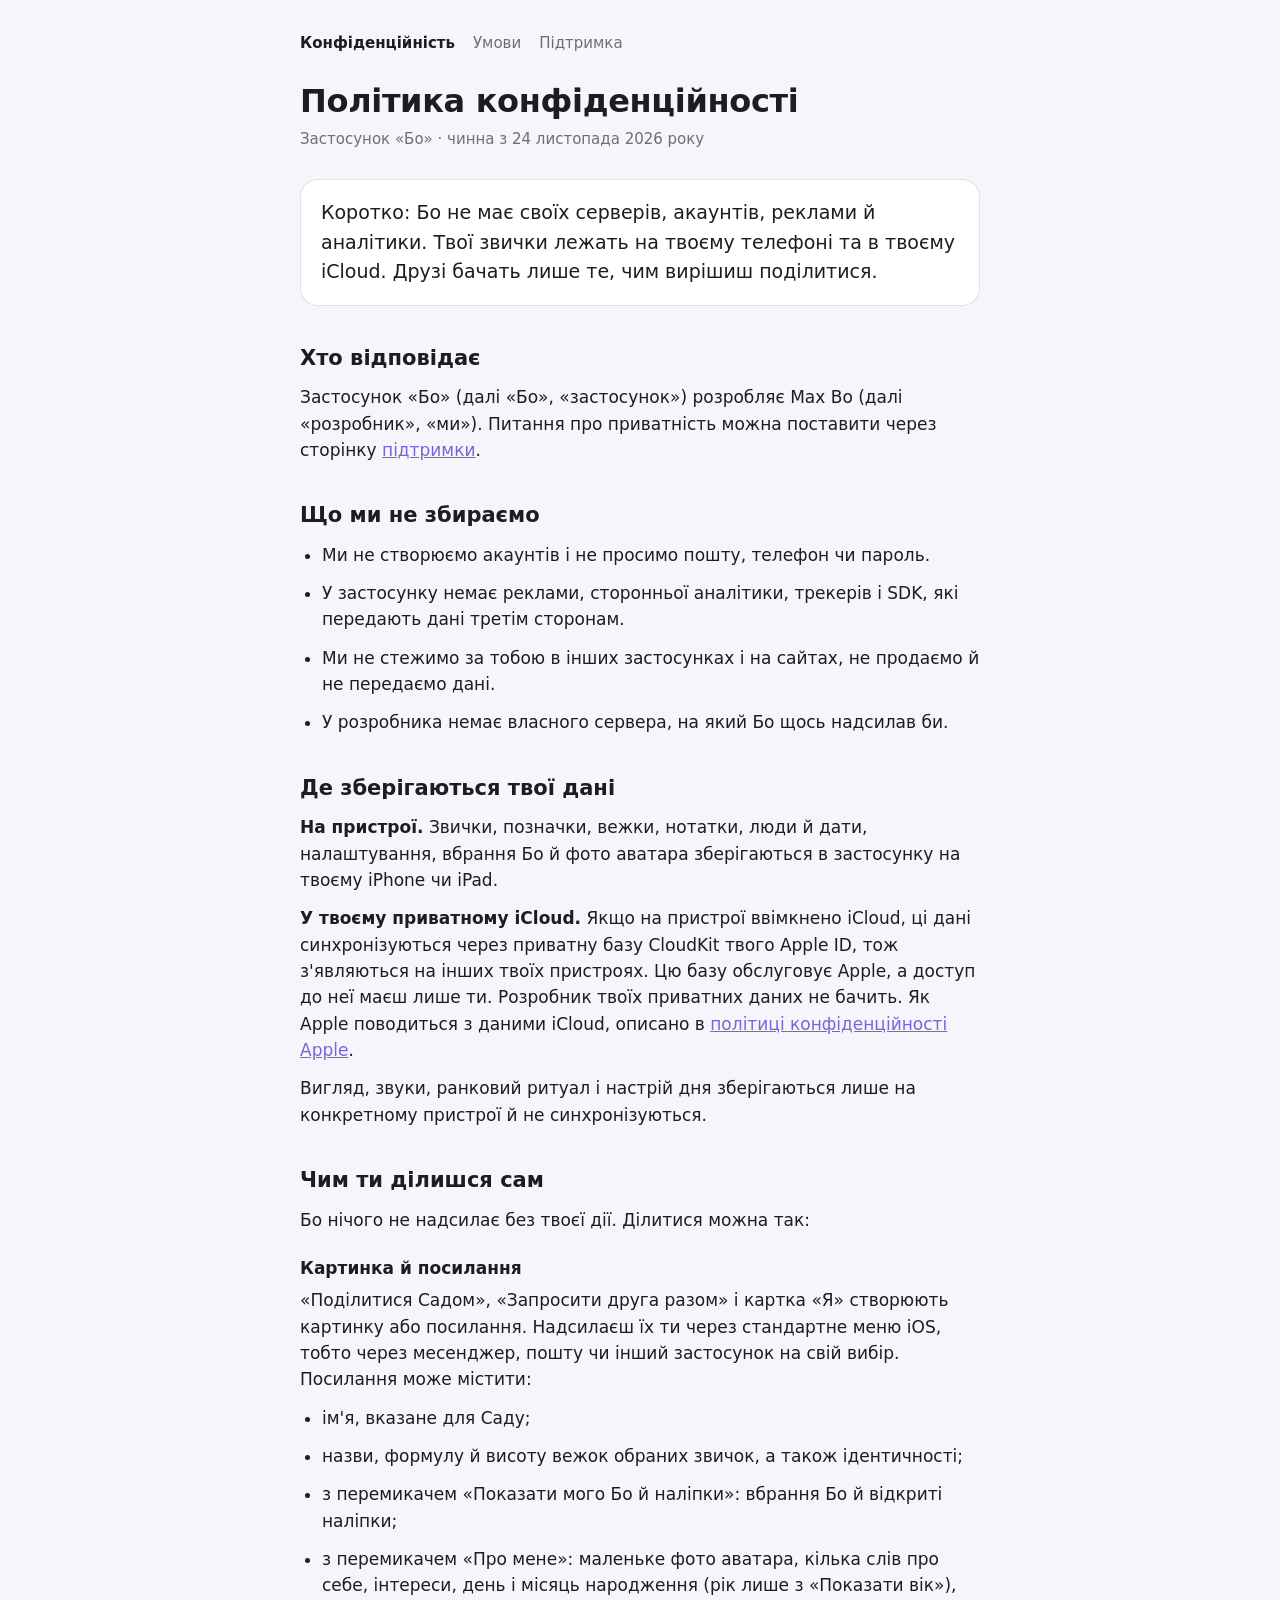
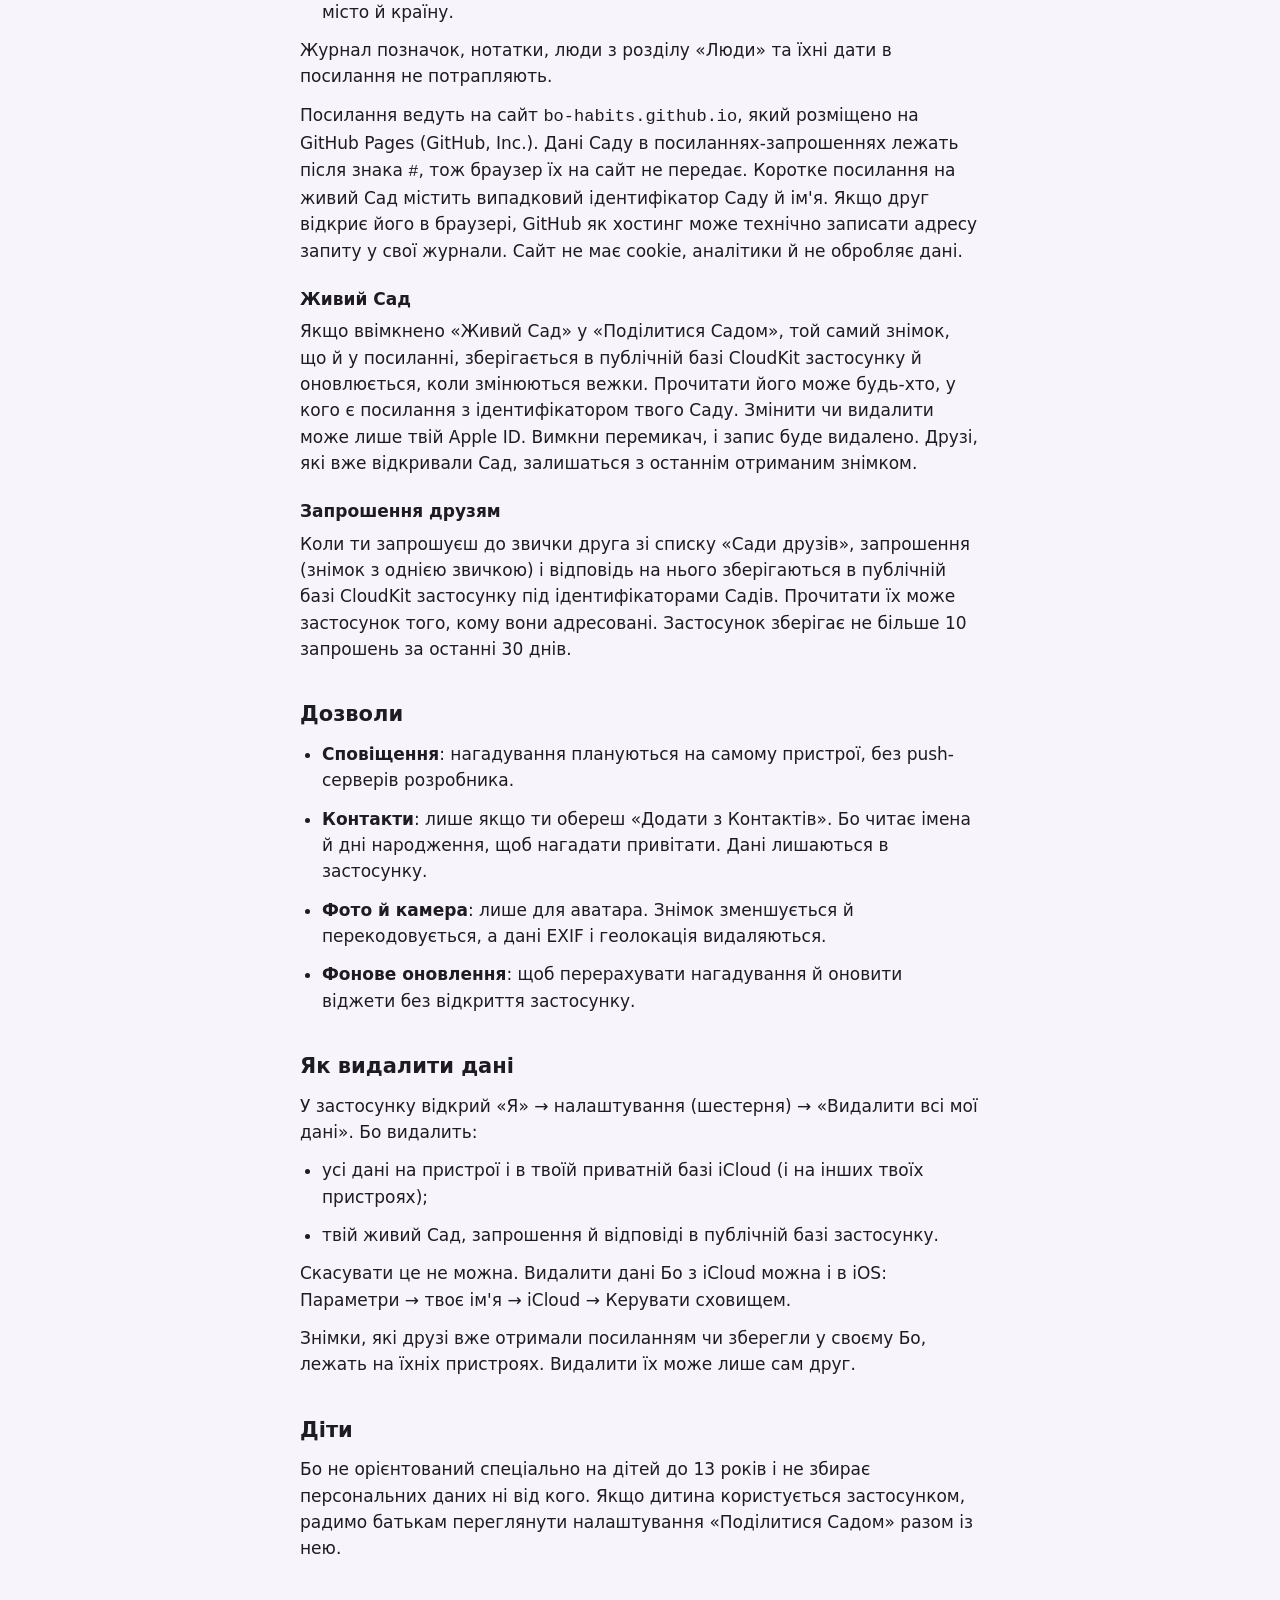
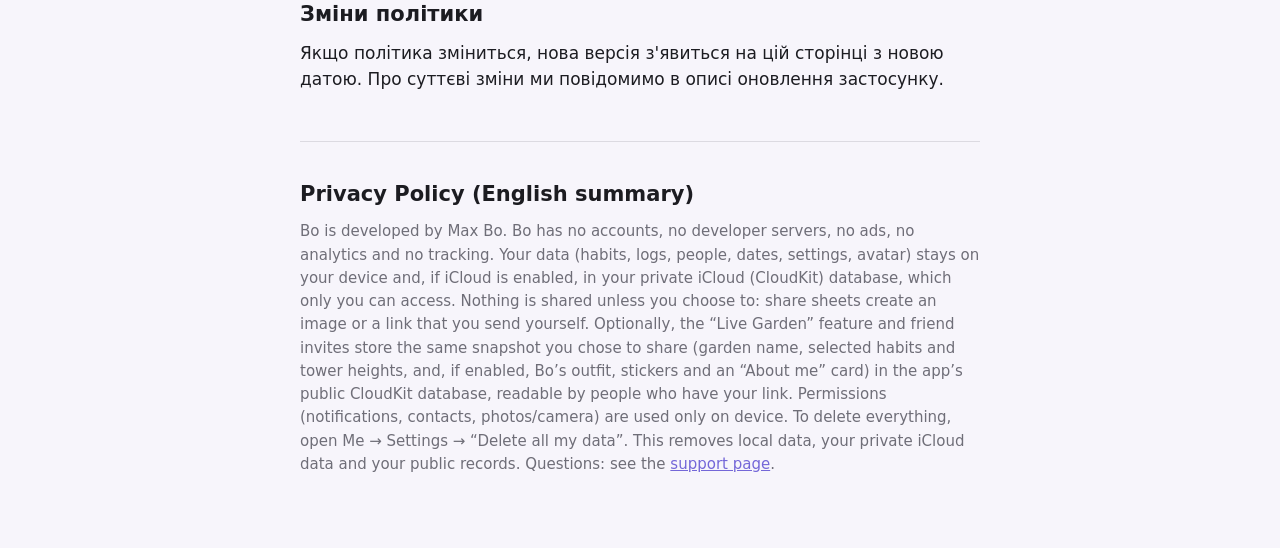
==== privacy/index.html @ 7c217ef4 "Політика конфіденційності, умови використання й підтримка" ====
<!doctype html>
<html lang="uk">
<head>
<meta charset="utf-8">
<meta name="viewport" content="width=device-width,initial-scale=1">
<title>Політика конфіденційності · Бо</title>
<link rel="stylesheet" href="/legal.css">
</head>
<body>
<main>
<nav><a href="/privacy/" aria-current="page">Конфіденційність</a><a href="/terms/">Умови</a><a href="/support/">Підтримка</a></nav>

<h1>Політика конфіденційності</h1>
<p class="date">Застосунок «Бо» · чинна з 24 листопада 2026 року</p>

<p class="lead">Коротко: Бо не має своїх серверів, акаунтів, реклами й аналітики. Твої звички лежать на твоєму телефоні та в твоєму iCloud. Друзі бачать лише те, чим вирішиш поділитися.</p>

<h2>Хто відповідає</h2>
<p>Застосунок «Бо» (далі «Бо», «застосунок») розробляє Max Bo (далі «розробник», «ми»). Питання про приватність можна поставити через сторінку <a href="/support/">підтримки</a>.</p>

<h2>Що ми не збираємо</h2>
<ul>
  <li>Ми не створюємо акаунтів і не просимо пошту, телефон чи пароль.</li>
  <li>У застосунку немає реклами, сторонньої аналітики, трекерів і SDK, які передають дані третім сторонам.</li>
  <li>Ми не стежимо за тобою в інших застосунках і на сайтах, не продаємо й не передаємо дані.</li>
  <li>У розробника немає власного сервера, на який Бо щось надсилав би.</li>
</ul>

<h2>Де зберігаються твої дані</h2>
<p><strong>На пристрої.</strong> Звички, позначки, вежки, нотатки, люди й дати, налаштування, вбрання Бо й фото аватара зберігаються в застосунку на твоєму iPhone чи iPad.</p>
<p><strong>У твоєму приватному iCloud.</strong> Якщо на пристрої ввімкнено iCloud, ці дані синхронізуються через приватну базу CloudKit твого Apple ID, тож з'являються на інших твоїх пристроях. Цю базу обслуговує Apple, а доступ до неї маєш лише ти. Розробник твоїх приватних даних не бачить. Як Apple поводиться з даними iCloud, описано в <a href="https://www.apple.com/legal/privacy/">політиці конфіденційності Apple</a>.</p>
<p>Вигляд, звуки, ранковий ритуал і настрій дня зберігаються лише на конкретному пристрої й не синхронізуються.</p>

<h2>Чим ти ділишся сам</h2>
<p>Бо нічого не надсилає без твоєї дії. Ділитися можна так:</p>
<h3>Картинка й посилання</h3>
<p>«Поділитися Садом», «Запросити друга разом» і картка «Я» створюють картинку або посилання. Надсилаєш їх ти через стандартне меню iOS, тобто через месенджер, пошту чи інший застосунок на свій вибір. Посилання може містити:</p>
<ul>
  <li>ім'я, вказане для Саду;</li>
  <li>назви, формулу й висоту вежок обраних звичок, а також ідентичності;</li>
  <li>з перемикачем «Показати мого Бо й наліпки»: вбрання Бо й відкриті наліпки;</li>
  <li>з перемикачем «Про мене»: маленьке фото аватара, кілька слів про себе, інтереси, день і місяць народження (рік лише з «Показати вік»), місто й країну.</li>
</ul>
<p>Журнал позначок, нотатки, люди з розділу «Люди» та їхні дати в посилання не потрапляють.</p>
<p>Посилання ведуть на сайт <code>bo-habits.github.io</code>, який розміщено на GitHub Pages (GitHub, Inc.). Дані Саду в посиланнях-запрошеннях лежать після знака <code>#</code>, тож браузер їх на сайт не передає. Коротке посилання на живий Сад містить випадковий ідентифікатор Саду й ім'я. Якщо друг відкриє його в браузері, GitHub як хостинг може технічно записати адресу запиту у свої журнали. Сайт не має cookie, аналітики й не обробляє дані.</p>

<h3>Живий Сад</h3>
<p>Якщо ввімкнено «Живий Сад» у «Поділитися Садом», той самий знімок, що й у посиланні, зберігається в публічній базі CloudKit застосунку й оновлюється, коли змінюються вежки. Прочитати його може будь-хто, у кого є посилання з ідентифікатором твого Саду. Змінити чи видалити може лише твій Apple ID. Вимкни перемикач, і запис буде видалено. Друзі, які вже відкривали Сад, залишаться з останнім отриманим знімком.</p>

<h3>Запрошення друзям</h3>
<p>Коли ти запрошуєш до звички друга зі списку «Сади друзів», запрошення (знімок з однією звичкою) і відповідь на нього зберігаються в публічній базі CloudKit застосунку під ідентифікаторами Садів. Прочитати їх може застосунок того, кому вони адресовані. Застосунок зберігає не більше 10 запрошень за останні 30 днів.</p>

<h2>Дозволи</h2>
<ul>
  <li><strong>Сповіщення</strong>: нагадування плануються на самому пристрої, без push-серверів розробника.</li>
  <li><strong>Контакти</strong>: лише якщо ти обереш «Додати з Контактів». Бо читає імена й дні народження, щоб нагадати привітати. Дані лишаються в застосунку.</li>
  <li><strong>Фото й камера</strong>: лише для аватара. Знімок зменшується й перекодовується, а дані EXIF і геолокація видаляються.</li>
  <li><strong>Фонове оновлення</strong>: щоб перерахувати нагадування й оновити віджети без відкриття застосунку.</li>
</ul>

<h2>Як видалити дані</h2>
<p>У застосунку відкрий «Я» → налаштування (шестерня) → «Видалити всі мої дані». Бо видалить:</p>
<ul>
  <li>усі дані на пристрої і в твоїй приватній базі iCloud (і на інших твоїх пристроях);</li>
  <li>твій живий Сад, запрошення й відповіді в публічній базі застосунку.</li>
</ul>
<p>Скасувати це не можна. Видалити дані Бо з iCloud можна і в iOS: Параметри → твоє ім'я → iCloud → Керувати сховищем.</p>
<p>Знімки, які друзі вже отримали посиланням чи зберегли у своєму Бо, лежать на їхніх пристроях. Видалити їх може лише сам друг.</p>

<h2>Діти</h2>
<p>Бо не орієнтований спеціально на дітей до 13 років і не збирає персональних даних ні від кого. Якщо дитина користується застосунком, радимо батькам переглянути налаштування «Поділитися Садом» разом із нею.</p>

<h2>Зміни політики</h2>
<p>Якщо політика зміниться, нова версія з'явиться на цій сторінці з новою датою. Про суттєві зміни ми повідомимо в описі оновлення застосунку.</p>

<hr>
<section class="en" lang="en">
<h2>Privacy Policy (English summary)</h2>
<p>Bo is developed by Max Bo. Bo has no accounts, no developer servers, no ads, no analytics and no tracking. Your data (habits, logs, people, dates, settings, avatar) stays on your device and, if iCloud is enabled, in your private iCloud (CloudKit) database, which only you can access. Nothing is shared unless you choose to: share sheets create an image or a link that you send yourself. Optionally, the “Live Garden” feature and friend invites store the same snapshot you chose to share (garden name, selected habits and tower heights, and, if enabled, Bo’s outfit, stickers and an “About me” card) in the app’s public CloudKit database, readable by people who have your link. Permissions (notifications, contacts, photos/camera) are used only on device. To delete everything, open Me → Settings → “Delete all my data”. This removes local data, your private iCloud data and your public records. Questions: see the <a href="/support/">support page</a>.</p>
</section>
</main>
</body>
</html>
---- legal.css ----
:root { --ink:#1C1C21; --quiet:#6F6E78; --accent:#7467D8; --line:rgba(28,28,33,.12); --bg:#F7F5FB; --card:#FFFFFF; }
@media (prefers-color-scheme: dark) { :root { --ink:#F2F1F5; --quiet:#A3A2AD; --accent:#A79CF5; --line:rgba(242,241,245,.14); --bg:#15141A; --card:#1E1D25; } }
* { box-sizing: border-box; }
html { -webkit-text-size-adjust: 100%; }
body { margin:0; background:var(--bg); color:var(--ink); font:17px/1.55 -apple-system,system-ui,"Segoe UI",sans-serif; padding:32px 16px 64px; }
main { max-width:680px; margin:0 auto; }
nav { display:flex; flex-wrap:wrap; gap:8px 18px; font-size:15px; margin-bottom:28px; }
nav a { color:var(--quiet); text-decoration:none; }
nav a[aria-current] { color:var(--ink); font-weight:600; }
h1 { font-size:32px; line-height:1.15; margin:0 0 8px; letter-spacing:-.01em; }
.date { color:var(--quiet); font-size:15px; margin:0 0 28px; }
h2 { font-size:21px; margin:36px 0 10px; }
h3 { font-size:17px; margin:22px 0 6px; }
p, li { margin:0 0 12px; }
ul { padding-left:22px; margin:0 0 12px; }
a { color:var(--accent); }
.lead { font-size:19px; background:var(--card); border:1px solid var(--line); border-radius:18px; padding:18px 20px; margin:0 0 8px; }
hr { border:0; border-top:1px solid var(--line); margin:48px 0 28px; }
.en { color:var(--quiet); font-size:15px; }
.en h2 { color:var(--ink); }
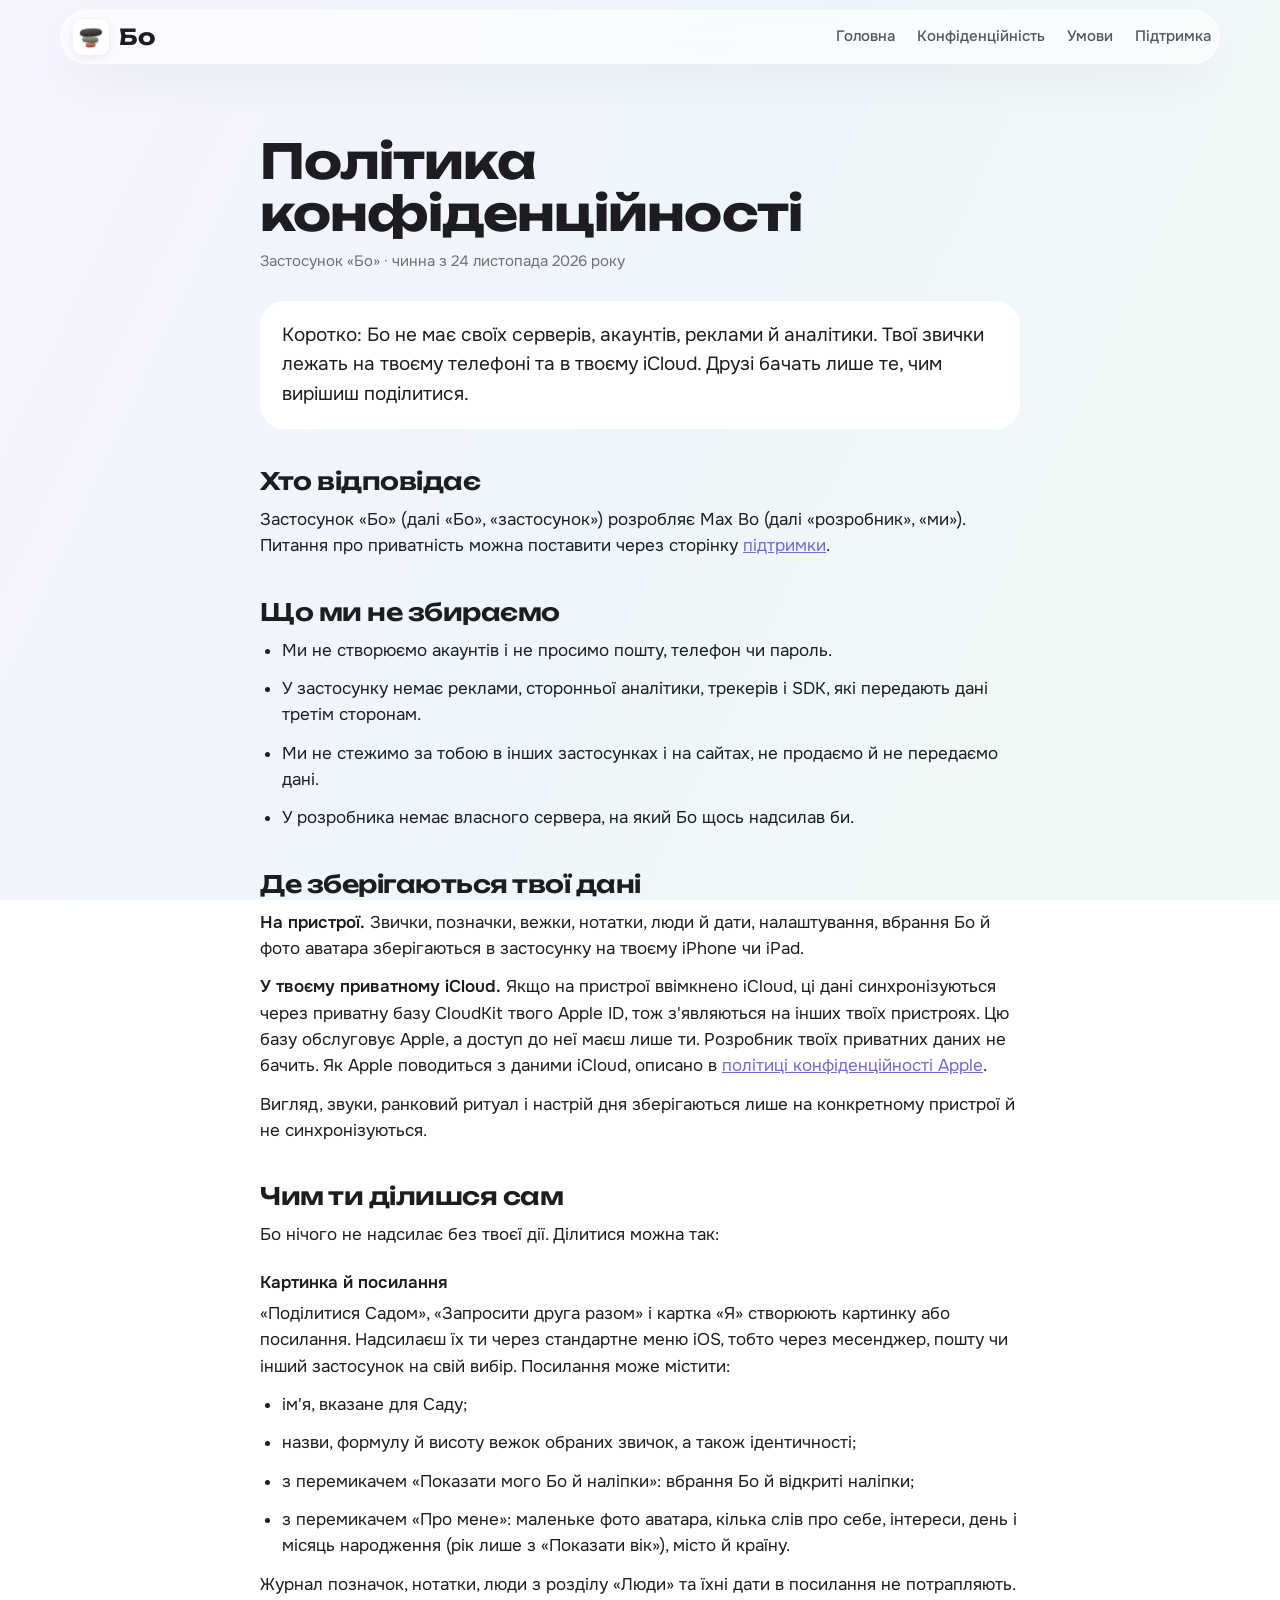
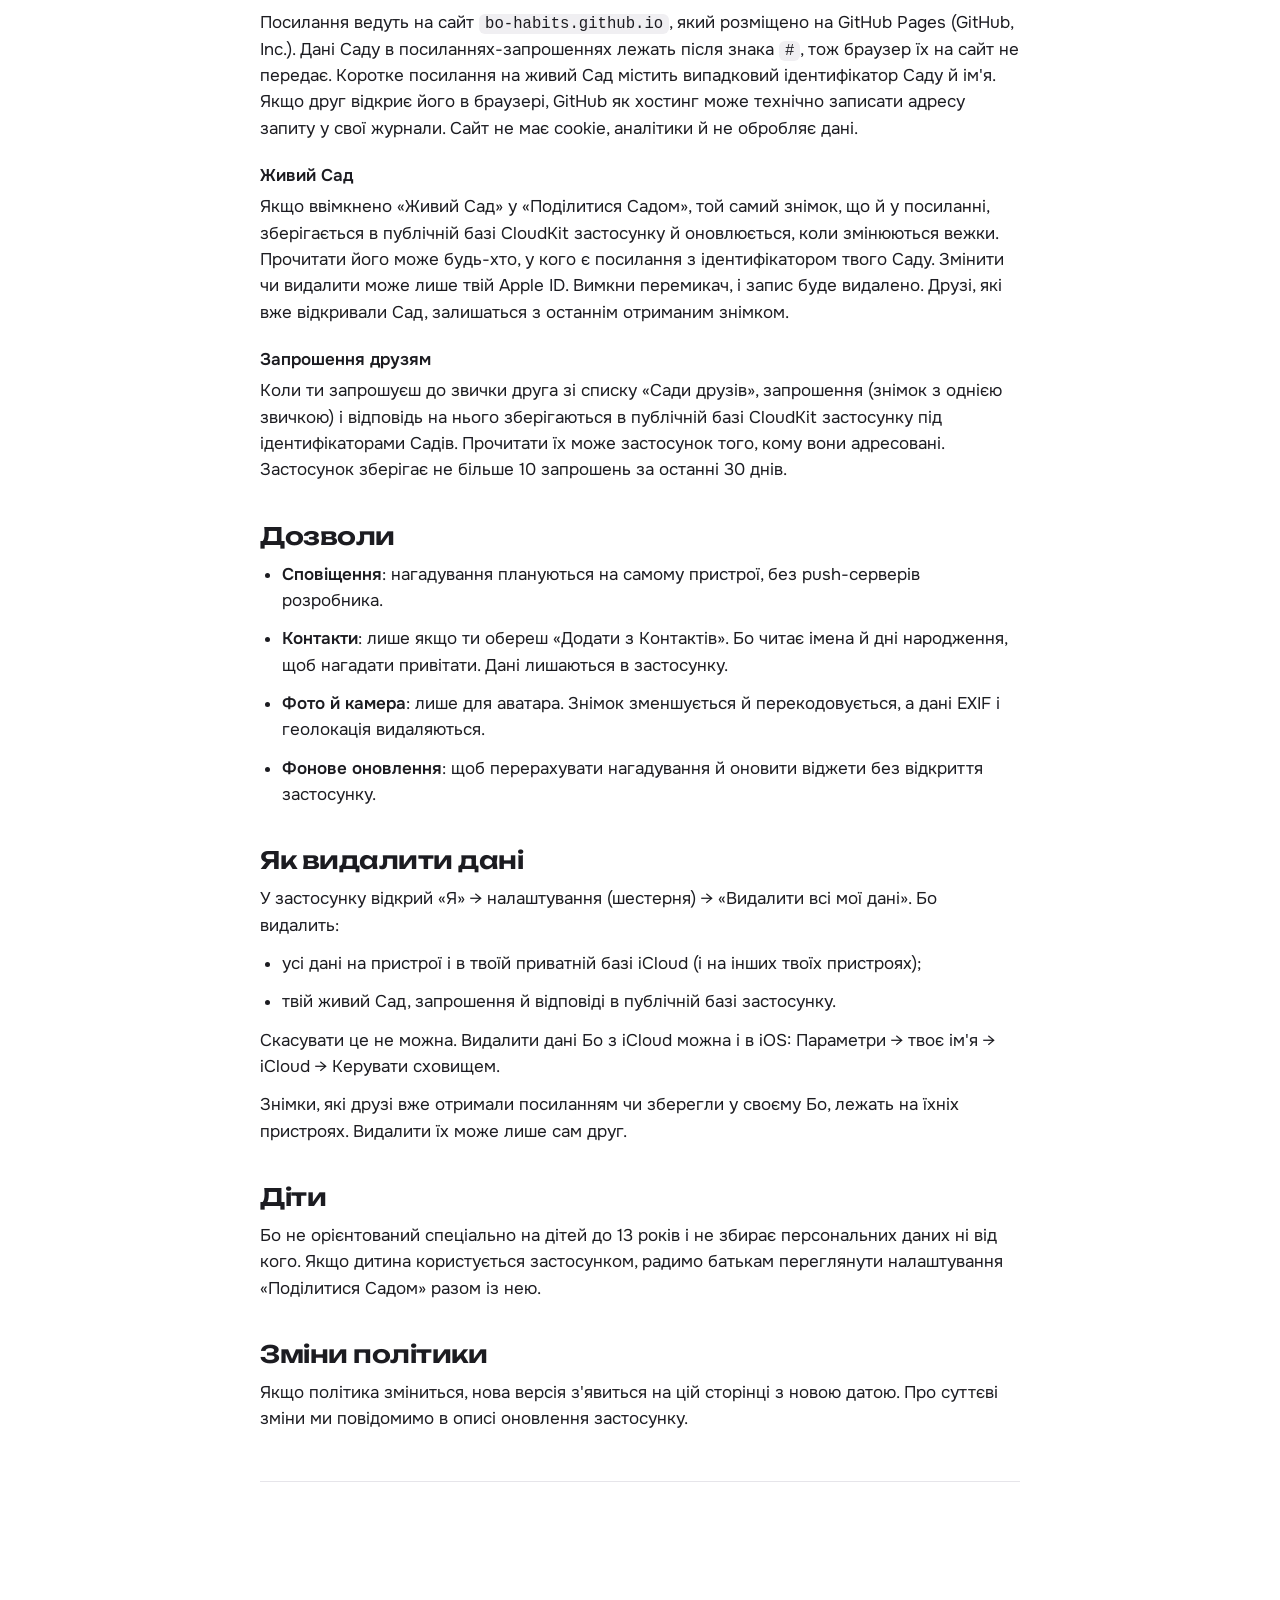
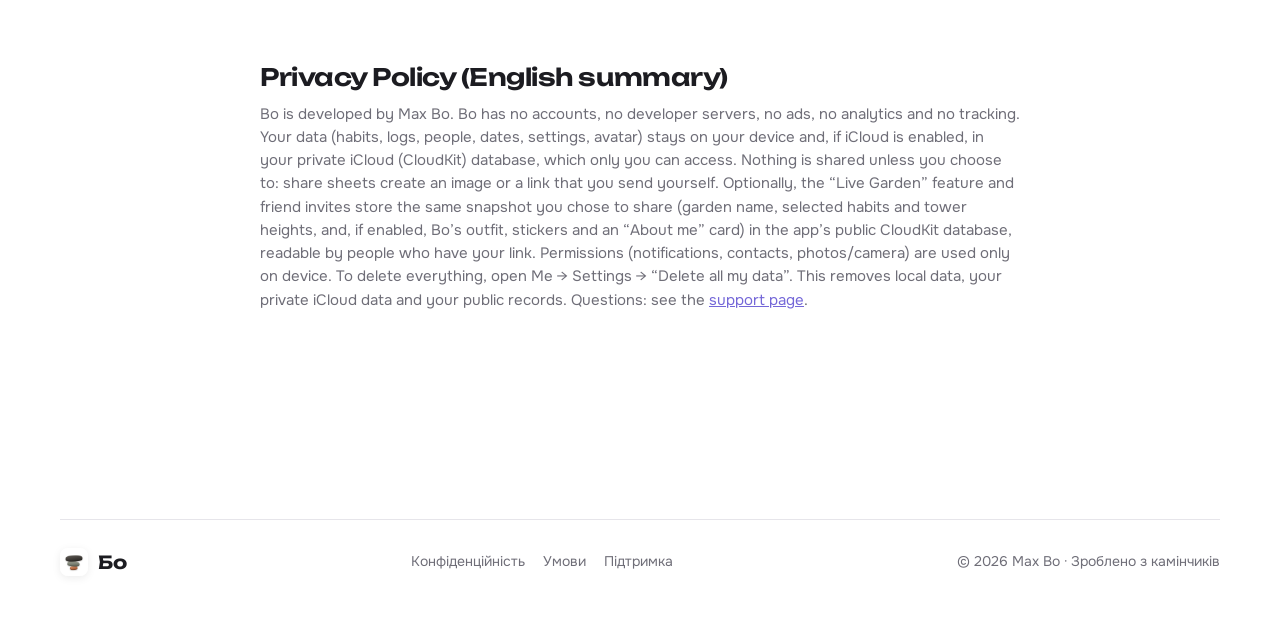
==== commit d2eb514e: "Сайт Бо: головна сторінка за брендбуком, документи в тому ж стилі" ====
--- a/privacy/index.html
+++ b/privacy/index.html
@@ -4,16 +4,27 @@
 <meta charset="utf-8">
 <meta name="viewport" content="width=device-width,initial-scale=1">
 <title>Політика конфіденційності · Бо</title>
-<link rel="stylesheet" href="/legal.css">
+<link rel="icon" href="/favicon.png">
+<link rel="apple-touch-icon" href="/apple-touch-icon.png">
+<link rel="stylesheet" href="/site.css?v=2">
 </head>
 <body>
-<main>
-<nav><a href="/privacy/" aria-current="page">Конфіденційність</a><a href="/terms/">Умови</a><a href="/support/">Підтримка</a></nav>
-
+<header class="nav wrap">
+  <div class="bar glass">
+    <a class="brand" href="/"><img src="/img/icon.png" alt="">Бо</a>
+    <nav class="links" aria-label="Сторінки">
+      <a href="/">Головна</a>
+      <a href="/privacy/" aria-current="page">Конфіденційність</a>
+      <a href="/terms/">Умови</a>
+      <a href="/support/">Підтримка</a>
+    </nav>
+  </div>
+</header>
+<main class="wrap doc">
 <h1>Політика конфіденційності</h1>
 <p class="date">Застосунок «Бо» · чинна з 24 листопада 2026 року</p>
 
-<p class="lead">Коротко: Бо не має своїх серверів, акаунтів, реклами й аналітики. Твої звички лежать на твоєму телефоні та в твоєму iCloud. Друзі бачать лише те, чим вирішиш поділитися.</p>
+<p class="lead-box">Коротко: Бо не має своїх серверів, акаунтів, реклами й аналітики. Твої звички лежать на твоєму телефоні та в твоєму iCloud. Друзі бачать лише те, чим вирішиш поділитися.</p>
 
 <h2>Хто відповідає</h2>
 <p>Застосунок «Бо» (далі «Бо», «застосунок») розробляє Max Bo (далі «розробник», «ми»). Питання про приватність можна поставити через сторінку <a href="/support/">підтримки</a>.</p>
@@ -79,5 +90,16 @@
 <p>Bo is developed by Max Bo. Bo has no accounts, no developer servers, no ads, no analytics and no tracking. Your data (habits, logs, people, dates, settings, avatar) stays on your device and, if iCloud is enabled, in your private iCloud (CloudKit) database, which only you can access. Nothing is shared unless you choose to: share sheets create an image or a link that you send yourself. Optionally, the “Live Garden” feature and friend invites store the same snapshot you chose to share (garden name, selected habits and tower heights, and, if enabled, Bo’s outfit, stickers and an “About me” card) in the app’s public CloudKit database, readable by people who have your link. Permissions (notifications, contacts, photos/camera) are used only on device. To delete everything, open Me → Settings → “Delete all my data”. This removes local data, your private iCloud data and your public records. Questions: see the <a href="/support/">support page</a>.</p>
 </section>
 </main>
+<footer class="wrap">
+  <div class="row">
+    <a class="brand" href="/" style="font-size:18px"><img src="/img/icon.png" alt="" style="width:28px;height:28px;border-radius:8px">Бо</a>
+    <nav aria-label="Документи">
+      <a href="/privacy/">Конфіденційність</a>
+      <a href="/terms/">Умови</a>
+      <a href="/support/">Підтримка</a>
+    </nav>
+    <span>© 2026 Max Bo · Зроблено з камінчиків</span>
+  </div>
+</footer>
 </body>
 </html>
--- a/site.css
+++ b/site.css
@@ -0,0 +1,204 @@
+/* Бо — сайт. Стиль «Місто» з брендбуку: пастельний градієнт, біле скло, один акцент (лаванда),
+   Unbounded — заголовки й великі числа, Onest — увесь текст. Шрифти — локально (OFL), без сторонніх запитів. */
+@font-face { font-family:"Unbounded"; font-weight:700; font-display:swap; src:url("/fonts/Unbounded-Bold.woff") format("woff"); }
+@font-face { font-family:"Unbounded"; font-weight:600; font-display:swap; src:url("/fonts/Unbounded-SemiBold.woff") format("woff"); }
+@font-face { font-family:"Onest"; font-weight:400; font-display:swap; src:url("/fonts/Onest-Regular.woff") format("woff"); }
+@font-face { font-family:"Onest"; font-weight:500; font-display:swap; src:url("/fonts/Onest-Medium.woff") format("woff"); }
+@font-face { font-family:"Onest"; font-weight:600; font-display:swap; src:url("/fonts/Onest-SemiBold.woff") format("woff"); }
+
+:root {
+  --bg1:#F6F3FF; --bg2:#EEF6FB; --bg3:#F2FAF5;
+  --ink:#1C1C21; --quiet:#6F6E78; --line:#E6E5EA; --chip:#F0EFF2; --surface:#FFFFFF;
+  --accent:#7467D8; --accent-soft:#EFECFF; --pine:#2F6E58;
+  --lavender:#EFECFF; --mint:#E3F6F0; --sky:#E6F1FC; --peach:#FDEEE6; --sand:#F8F1E1; --rose:#F8ECF0;
+  --glass:rgba(255,255,255,.62); --glass-edge:rgba(255,255,255,.9); --shadow:0 18px 50px -22px rgba(31,90,69,.28);
+  --bo-filter:none;
+  --radius:28px; --gutter:16px;
+  color-scheme: light dark;
+}
+@media (prefers-color-scheme: dark) {
+  :root {
+    --bg1:#16141F; --bg2:#12171E; --bg3:#131A17;
+    --ink:#F2F1F5; --quiet:#A3A2AD; --line:#2E2E35; --chip:#2A2A30; --surface:#1E1E23;
+    --accent:#A79CF5; --accent-soft:#2A2740; --pine:#7ED9B6;
+    --lavender:#2A2740; --mint:#1E3530; --sky:#1F2D3D; --peach:#3A2A24; --sand:#36301F; --rose:#382630;
+    --glass:rgba(30,42,38,.55); --glass-edge:rgba(94,127,114,.45); --shadow:0 18px 50px -22px rgba(0,0,0,.7);
+    --bo-filter:invert(.94);
+  }
+}
+
+* { box-sizing:border-box; }
+html { -webkit-text-size-adjust:100%; scroll-behavior:smooth; }
+@media (prefers-reduced-motion: reduce) { html { scroll-behavior:auto; } }
+body {
+  margin:0; color:var(--ink); background:var(--bg2);
+  background:linear-gradient(115deg,var(--bg1),var(--bg2) 50%,var(--bg3)) fixed;
+  font:400 17px/1.55 "Onest",-apple-system,system-ui,sans-serif;
+  -webkit-font-smoothing:antialiased; overflow-x:hidden;
+}
+img { max-width:100%; display:block; }
+a { color:var(--accent); }
+.wrap { width:min(1160px, 100% - 2*var(--gutter)); margin-inline:auto; }
+
+h1,h2,h3,.display { font-family:"Unbounded","Onest",sans-serif; font-weight:700; letter-spacing:-.02em; line-height:1.08; margin:0; }
+h1 { font-size:clamp(30px, 5.2vw, 64px); }
+h2 { font-size:clamp(26px, 4.6vw, 52px); }
+h1, h2, h3 { overflow-wrap:break-word; }
+h3 { font-size:clamp(19px, 2vw, 23px); font-weight:600; line-height:1.2; }
+p { margin:0; }
+.lead { font-size:clamp(18px, 1.9vw, 21px); color:var(--quiet); line-height:1.5; }
+.eyebrow { font:600 13px/1 "Onest",sans-serif; letter-spacing:.14em; text-transform:uppercase; color:var(--accent); }
+.quiet { color:var(--quiet); }
+
+/* скло */
+.glass {
+  background:var(--glass); border:1px solid var(--glass-edge);
+  -webkit-backdrop-filter:blur(20px) saturate(1.4); backdrop-filter:blur(20px) saturate(1.4);
+  box-shadow:var(--shadow);
+}
+
+/* навігація */
+.nav { position:sticky; top:10px; z-index:20; margin-top:10px; }
+.nav .bar { display:flex; align-items:center; gap:18px; padding:8px 8px 8px 12px; border-radius:999px; }
+.brand { display:flex; align-items:center; gap:10px; text-decoration:none; color:var(--ink); font:700 22px/1 "Unbounded",sans-serif; }
+.brand img { width:36px; height:36px; border-radius:10px; box-shadow:0 2px 8px rgba(0,0,0,.08); }
+.nav .links { display:flex; gap:22px; margin-left:auto; }
+.nav .links a { color:var(--ink); text-decoration:none; font-weight:500; font-size:15px; opacity:.75; }
+.nav .links a:hover { opacity:1; }
+@media (max-width: 860px) { .nav .links { display:none; } .nav .bar .btn { margin-left:auto; } }
+@media (max-width: 420px) { .nav .bar .btn .label { display:none; } .nav .bar .btn { padding-left:5px; } .btn { font-size:15px; } }
+
+/* кнопки «Місто»: пігулка з круглою стрілкою */
+.btn {
+  display:inline-flex; align-items:center; gap:14px; padding:8px 8px 8px 22px; border-radius:999px;
+  font:600 16px/1 "Onest",sans-serif; text-decoration:none; color:var(--ink); border:1px solid var(--glass-edge);
+  background:var(--glass); -webkit-backdrop-filter:blur(16px); backdrop-filter:blur(16px); box-shadow:var(--shadow);
+  transition:transform .2s ease;
+}
+.btn:hover { transform:translateY(-1px); }
+.btn .arrow { width:40px; height:40px; border-radius:50%; display:grid; place-items:center; background:var(--ink); color:var(--surface); font-size:18px; }
+.btn.accent .arrow { background:var(--accent); color:#fff; }
+.btn.small { font-size:14px; padding:5px 5px 5px 16px; gap:10px; }
+.btn.small .arrow { width:32px; height:32px; font-size:15px; }
+
+section { padding:clamp(64px, 9vw, 120px) 0; }
+.section-head { display:grid; gap:16px; max-width:760px; margin-bottom:clamp(32px, 5vw, 56px); }
+
+/* герой */
+.hero { padding-top:clamp(40px, 7vw, 90px); }
+.hero .grid > *, .feature > *, .help > *, .privacy > * { min-width:0; }
+.hero .grid { display:grid; grid-template-columns:1.1fr .9fr; gap:clamp(24px, 5vw, 64px); align-items:center; }
+.hero h1 .soft { color:var(--quiet); }
+.hero .lead { margin:22px 0 32px; max-width:560px; }
+.hero .cta { display:flex; flex-wrap:wrap; gap:12px; align-items:center; }
+.hero .note { margin-top:18px; font-size:14px; color:var(--quiet); }
+.hero .stage { position:relative; display:grid; place-items:center; }
+.hero .stage .bo-peek { position:absolute; width:30%; left:-6%; bottom:6%; filter:var(--bo-filter); }
+@media (max-width: 860px) {
+  .hero .grid { grid-template-columns:1fr; }
+  .hero .stage { margin-top:12px; }
+  .hero .stage .bo-peek { left:-2%; width:40%; }
+}
+
+/* телефон */
+.phone {
+  width:min(320px, 78vw); aspect-ratio:390/844; border-radius:46px; padding:9px; background:#1C1C21;
+  box-shadow:0 40px 80px -30px rgba(31,40,60,.45), inset 0 0 0 2px #3a3a42; position:relative;
+}
+.phone img { width:100%; height:100%; object-fit:cover; border-radius:38px; }
+.phone.sm { width:min(250px, 64vw); border-radius:38px; padding:7px; }
+.phone.sm img { border-radius:31px; }
+
+/* історія Бо */
+.story { display:grid; grid-template-columns:repeat(3, 1fr); gap:16px; }
+.story .card { border-radius:var(--radius); padding:24px; display:grid; gap:14px; align-content:start; background:var(--surface); }
+.story .card img { width:180px; height:120px; object-fit:contain; object-position:left bottom; filter:var(--bo-filter); }
+.story .card .n { font:600 13px/1 "Onest"; color:var(--quiet); letter-spacing:.08em; }
+.story .card p { font-size:17px; }
+.story .card.big { grid-column:span 2; background:var(--lavender); }
+.story .card.big p { font:600 clamp(19px, 2vw, 24px)/1.35 "Onest"; }
+@media (max-width: 860px) { .story { grid-template-columns:1fr; } .story .card.big { grid-column:auto; } }
+
+/* принципи */
+.pills { display:flex; flex-wrap:wrap; gap:10px; margin-top:28px; }
+.pill { padding:10px 16px; border-radius:999px; font-weight:500; font-size:15px; }
+
+/* можливості: чергування екран / текст */
+.feature { display:grid; grid-template-columns:1fr 1fr; gap:clamp(28px, 6vw, 80px); align-items:center; padding:clamp(28px, 4vw, 44px) 0; }
+.feature + .feature { border-top:1px solid var(--line); }
+.feature .text { display:grid; gap:16px; max-width:500px; }
+.feature .text ul { margin:6px 0 0; padding:0; list-style:none; display:grid; gap:10px; }
+.feature .text li { padding-left:30px; position:relative; color:var(--ink); }
+.feature .text li::before { content:""; position:absolute; left:0; top:.45em; width:16px; height:11px; border-radius:50%; background:var(--accent); opacity:.85; }
+.feature .media { display:grid; place-items:center; border-radius:36px; padding:clamp(24px, 4vw, 48px) 16px; }
+.feature.flip .media { order:-1; }
+@media (max-width: 860px) { .feature { grid-template-columns:1fr; } .feature.flip .media { order:0; } }
+
+/* бенто дрібних можливостей */
+.bento { display:grid; grid-template-columns:repeat(4, 1fr); gap:16px; }
+.tile { border-radius:var(--radius); padding:24px; display:grid; gap:10px; align-content:start; min-height:200px; position:relative; overflow:hidden; }
+.tile p { color:var(--quiet); font-size:15px; }
+.tile .bo { position:absolute; right:14px; bottom:14px; width:110px; filter:var(--bo-filter); opacity:.95; }
+.tile.wide { grid-column:span 2; }
+.tile.pad-bo { padding-right:120px; }
+@media (max-width: 980px) { .bento { grid-template-columns:repeat(2, 1fr); } }
+@media (max-width: 560px) { .bento { grid-template-columns:1fr; } .tile.wide { grid-column:auto; } }
+
+/* як це працює */
+.steps { display:grid; grid-template-columns:repeat(4, 1fr); gap:16px; counter-reset:step; }
+.step { border-radius:var(--radius); padding:24px; display:grid; gap:12px; align-content:start; background:var(--surface); }
+.step .num { font:700 44px/1 "Unbounded"; color:var(--accent); }
+.step p { color:var(--quiet); font-size:15px; }
+@media (max-width: 980px) { .steps { grid-template-columns:repeat(2, 1fr); } }
+@media (max-width: 560px) { .steps { grid-template-columns:1fr; } }
+
+/* вежка з камінців (CSS) */
+.cairn { display:flex; flex-direction:column; align-items:center; gap:3px; }
+.cairn i { display:block; height:18px; border-radius:50%; border:2.5px solid var(--ink); background:var(--surface); }
+
+/* приватність */
+.privacy { border-radius:40px; padding:clamp(28px, 5vw, 64px); display:grid; grid-template-columns:1.2fr 1fr; gap:clamp(24px, 4vw, 56px); align-items:center; }
+.privacy ul { list-style:none; margin:0; padding:0; display:grid; gap:14px; }
+.privacy li { display:flex; gap:14px; align-items:flex-start; }
+.privacy li b { display:block; }
+.privacy li span { color:var(--quiet); font-size:15px; }
+.privacy .dot { flex:none; width:28px; height:28px; border-radius:50%; background:var(--accent-soft); color:var(--accent); display:grid; place-items:center; font-weight:700; font-size:15px; }
+@media (max-width: 860px) { .privacy { grid-template-columns:1fr; } }
+
+/* допомога */
+.help { display:grid; grid-template-columns:1fr 1.3fr; gap:clamp(24px, 5vw, 64px); align-items:start; }
+.faq { display:grid; gap:10px; }
+.faq details { border-radius:22px; background:var(--surface); padding:4px 20px; }
+.faq summary { cursor:pointer; list-style:none; padding:16px 0; font-weight:600; display:flex; justify-content:space-between; gap:16px; }
+.faq summary::-webkit-details-marker { display:none; }
+.faq summary::after { content:"+"; font:600 22px/1 "Onest"; color:var(--quiet); transition:transform .2s; }
+.faq details[open] summary::after { transform:rotate(45deg); }
+.faq details p { padding:0 0 18px; color:var(--quiet); }
+.contact { border-radius:var(--radius); padding:28px; display:grid; gap:14px; }
+@media (max-width: 860px) { .help { grid-template-columns:1fr; } }
+
+/* підвал */
+footer { padding:40px 0 56px; color:var(--quiet); font-size:14px; }
+footer .row { display:flex; flex-wrap:wrap; gap:14px 28px; align-items:center; justify-content:space-between; border-top:1px solid var(--line); padding-top:28px; }
+footer nav { display:flex; flex-wrap:wrap; gap:18px; }
+footer a { color:var(--quiet); text-decoration:none; }
+footer a:hover { color:var(--ink); }
+
+/* поява під час прокрутки */
+.reveal { opacity:0; transform:translateY(18px); transition:opacity .7s ease, transform .7s ease; }
+.reveal.in { opacity:1; transform:none; }
+@media (prefers-reduced-motion: reduce) { .reveal { opacity:1; transform:none; transition:none; } }
+
+/* сторінки-документи */
+.doc { max-width:760px; padding:clamp(40px, 6vw, 72px) 0 40px; }
+.doc h1 { font-size:clamp(32px, 5vw, 48px); margin-bottom:10px; }
+.doc .date { color:var(--quiet); font-size:15px; margin:0 0 28px; }
+.doc h2 { font-size:clamp(20px, 2.4vw, 24px); font-weight:600; margin:40px 0 12px; }
+.doc h3 { font-size:17px; margin:24px 0 8px; font-family:"Onest"; font-weight:600; letter-spacing:0; }
+.doc p, .doc li { margin:0 0 12px; }
+.doc ul { padding-left:22px; margin:0 0 12px; }
+.doc .lead-box { font-size:19px; background:var(--surface); border-radius:24px; padding:20px 22px; margin:0 0 8px; color:var(--ink); }
+.doc hr { border:0; border-top:1px solid var(--line); margin:48px 0 28px; }
+.doc .en { color:var(--quiet); font-size:15px; }
+.doc .en h2 { color:var(--ink); }
+.doc code { font-size:.92em; background:var(--chip); padding:1px 6px; border-radius:6px; }
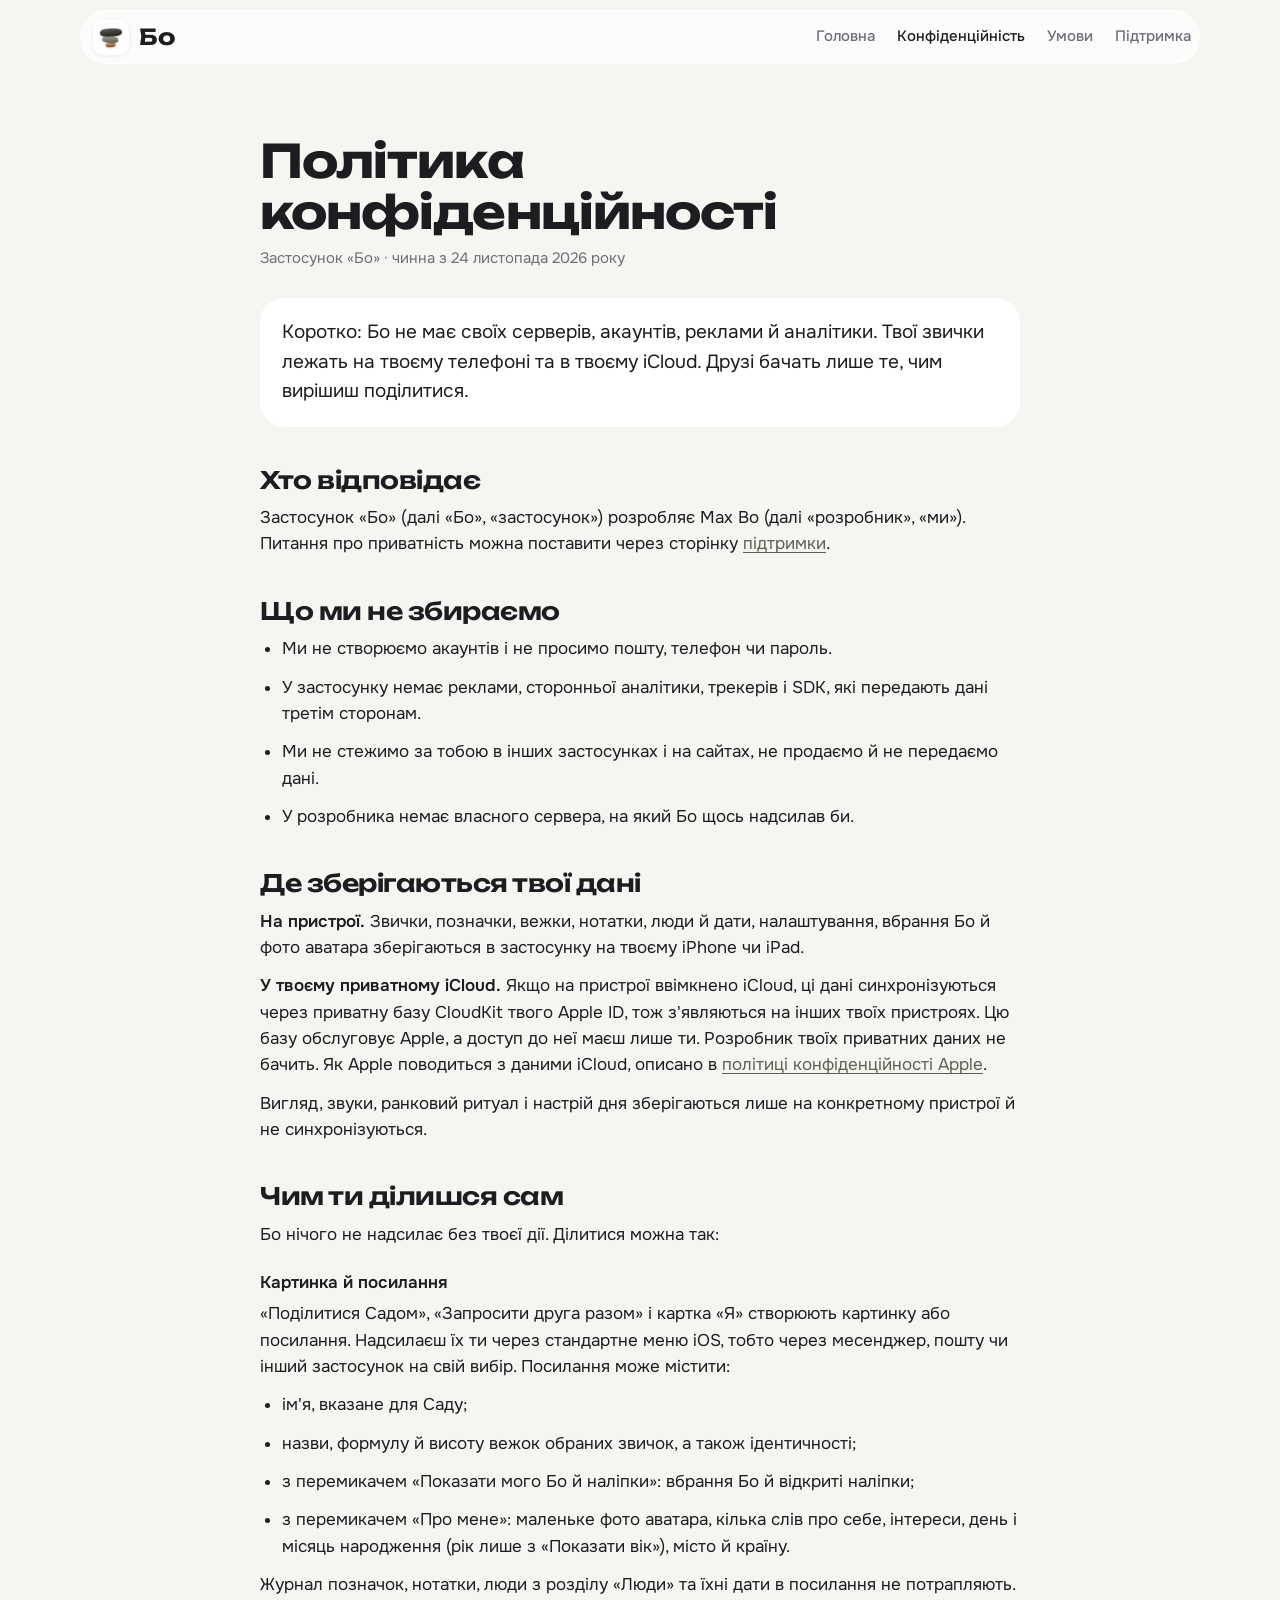
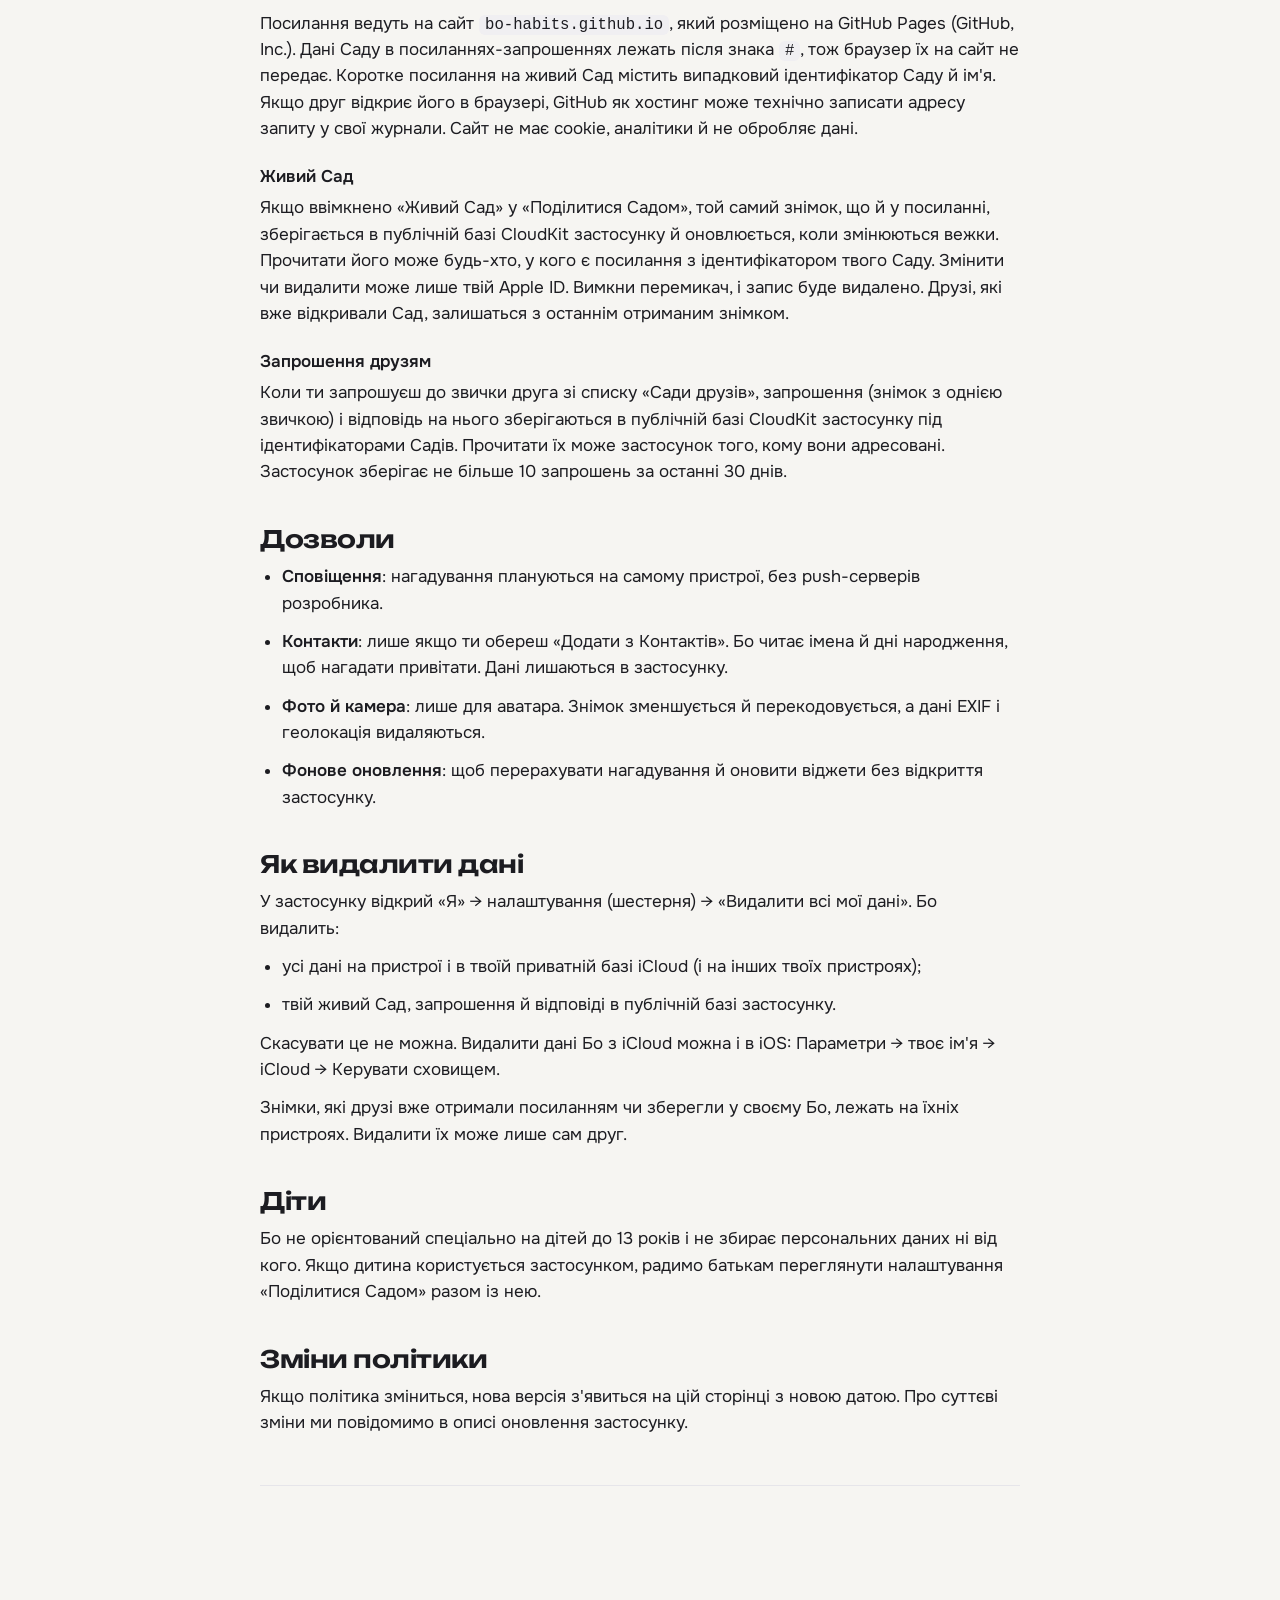
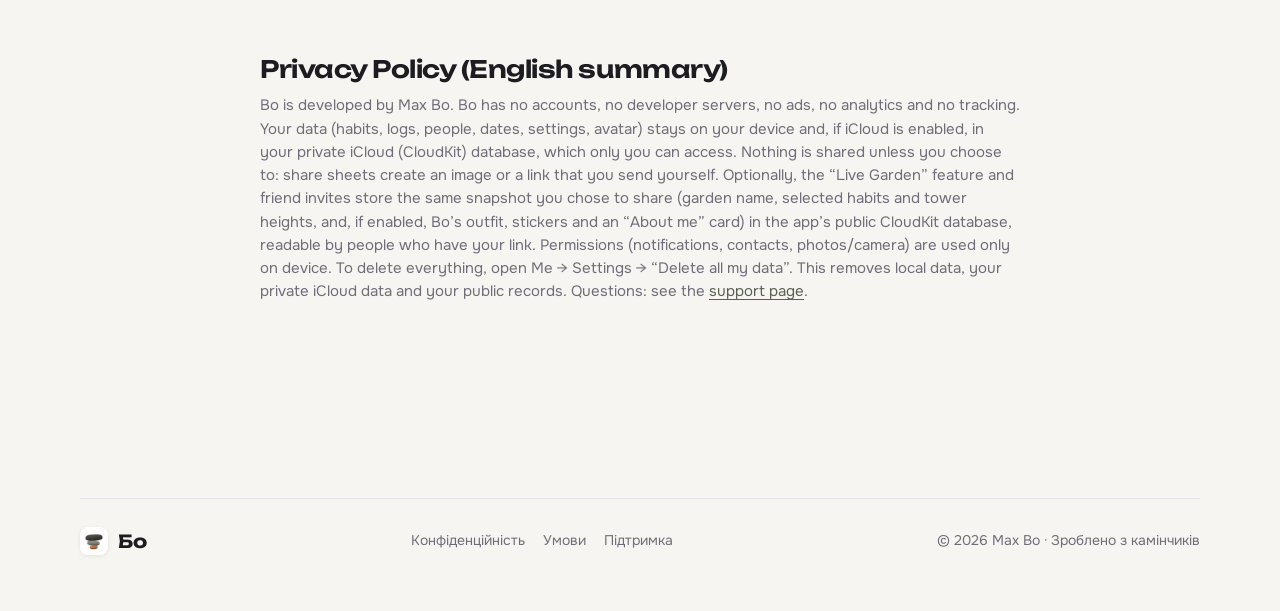
==== commit 5a321a19: "Сайт: гальковий акцент, простіша сторінка без шаблонних прийомів" ====
--- a/privacy/index.html
+++ b/privacy/index.html
@@ -6,7 +6,7 @@
 <title>Політика конфіденційності · Бо</title>
 <link rel="icon" href="/favicon.png">
 <link rel="apple-touch-icon" href="/apple-touch-icon.png">
-<link rel="stylesheet" href="/site.css?v=2">
+<link rel="stylesheet" href="/site.css?v=4">
 </head>
 <body>
 <header class="nav wrap">
--- a/site.css
+++ b/site.css
@@ -1,5 +1,6 @@
-/* Бо — сайт. Стиль «Місто» з брендбуку: пастельний градієнт, біле скло, один акцент (лаванда),
-   Unbounded — заголовки й великі числа, Onest — увесь текст. Шрифти — локально (OFL), без сторонніх запитів. */
+/* Бо — сайт. Брендбук «Місто»: спокійна основа (режим «Спокійно» застосунку), біле скло,
+   один акцент — галька (сланець), кнопка — пігулка з камінцем. Unbounded — заголовки, Onest — текст.
+   Шрифти локально (OFL), без сторонніх запитів. */
 @font-face { font-family:"Unbounded"; font-weight:700; font-display:swap; src:url("/fonts/Unbounded-Bold.woff") format("woff"); }
 @font-face { font-family:"Unbounded"; font-weight:600; font-display:swap; src:url("/fonts/Unbounded-SemiBold.woff") format("woff"); }
 @font-face { font-family:"Onest"; font-weight:400; font-display:swap; src:url("/fonts/Onest-Regular.woff") format("woff"); }
@@ -7,166 +8,147 @@
 @font-face { font-family:"Onest"; font-weight:600; font-display:swap; src:url("/fonts/Onest-SemiBold.woff") format("woff"); }
 
 :root {
-  --bg1:#F6F3FF; --bg2:#EEF6FB; --bg3:#F2FAF5;
+  --bg:#F6F5F2;
   --ink:#1C1C21; --quiet:#6F6E78; --line:#E6E5EA; --chip:#F0EFF2; --surface:#FFFFFF;
-  --accent:#7467D8; --accent-soft:#EFECFF; --pine:#2F6E58;
-  --lavender:#EFECFF; --mint:#E3F6F0; --sky:#E6F1FC; --peach:#FDEEE6; --sand:#F8F1E1; --rose:#F8ECF0;
-  --glass:rgba(255,255,255,.62); --glass-edge:rgba(255,255,255,.9); --shadow:0 18px 50px -22px rgba(31,90,69,.28);
+  /* галька: сланець — акцент тексту й позначок, вугільна галька — кнопки, пісковик — тепла дрібниця */
+  --accent:#5B6152; --accent-soft:#ECEEE7;
+  --pebble:linear-gradient(160deg,#5E5A55,#2E2B28);
+  --slate:linear-gradient(160deg,#A6AA9C,#62675B);
+  --sandstone:linear-gradient(160deg,#E3A27A,#9C5734);
+  --mint:#E3F6F0; --sky:#E6F1FC; --peach:#FDEEE6; --sand:#F8F1E1; --stone:#ECEEE7;
+  --glass:rgba(255,255,255,.7); --glass-edge:rgba(255,255,255,.95);
   --bo-filter:none;
   --radius:28px; --gutter:16px;
   color-scheme: light dark;
 }
 @media (prefers-color-scheme: dark) {
   :root {
-    --bg1:#16141F; --bg2:#12171E; --bg3:#131A17;
+    --bg:#121215;
     --ink:#F2F1F5; --quiet:#A3A2AD; --line:#2E2E35; --chip:#2A2A30; --surface:#1E1E23;
-    --accent:#A79CF5; --accent-soft:#2A2740; --pine:#7ED9B6;
-    --lavender:#2A2740; --mint:#1E3530; --sky:#1F2D3D; --peach:#3A2A24; --sand:#36301F; --rose:#382630;
-    --glass:rgba(30,42,38,.55); --glass-edge:rgba(94,127,114,.45); --shadow:0 18px 50px -22px rgba(0,0,0,.7);
+    --accent:#B3B8A6; --accent-soft:#2A2D27;
+    --pebble:linear-gradient(160deg,#8A857F,#5E5A55);
+    --mint:#1E3530; --sky:#1F2D3D; --peach:#3A2A24; --sand:#36301F; --stone:#26282A;
+    --glass:rgba(30,30,35,.7); --glass-edge:rgba(255,255,255,.08);
     --bo-filter:invert(.94);
   }
 }
 
 * { box-sizing:border-box; }
-html { -webkit-text-size-adjust:100%; scroll-behavior:smooth; }
-@media (prefers-reduced-motion: reduce) { html { scroll-behavior:auto; } }
+html { -webkit-text-size-adjust:100%; }
 body {
-  margin:0; color:var(--ink); background:var(--bg2);
-  background:linear-gradient(115deg,var(--bg1),var(--bg2) 50%,var(--bg3)) fixed;
+  margin:0; color:var(--ink); background:var(--bg);
   font:400 17px/1.55 "Onest",-apple-system,system-ui,sans-serif;
   -webkit-font-smoothing:antialiased; overflow-x:hidden;
 }
 img { max-width:100%; display:block; }
-a { color:var(--accent); }
-.wrap { width:min(1160px, 100% - 2*var(--gutter)); margin-inline:auto; }
+a { color:var(--accent); text-underline-offset:3px; }
+.wrap { width:min(1120px, 100% - 2*var(--gutter)); margin-inline:auto; }
 
-h1,h2,h3,.display { font-family:"Unbounded","Onest",sans-serif; font-weight:700; letter-spacing:-.02em; line-height:1.08; margin:0; }
-h1 { font-size:clamp(30px, 5.2vw, 64px); }
-h2 { font-size:clamp(26px, 4.6vw, 52px); }
-h1, h2, h3 { overflow-wrap:break-word; }
-h3 { font-size:clamp(19px, 2vw, 23px); font-weight:600; line-height:1.2; }
+h1,h2,h3 { font-family:"Unbounded","Onest",sans-serif; font-weight:700; letter-spacing:-.02em; line-height:1.1; margin:0; overflow-wrap:break-word; }
+h1 { font-size:clamp(32px, 5.2vw, 62px); }
+h2 { font-size:clamp(26px, 3.6vw, 42px); }
+h3 { font-size:clamp(18px, 1.8vw, 21px); font-weight:600; line-height:1.25; }
 p { margin:0; }
-.lead { font-size:clamp(18px, 1.9vw, 21px); color:var(--quiet); line-height:1.5; }
-.eyebrow { font:600 13px/1 "Onest",sans-serif; letter-spacing:.14em; text-transform:uppercase; color:var(--accent); }
+.lead { font-size:clamp(18px, 1.8vw, 20px); color:var(--quiet); line-height:1.5; }
 .quiet { color:var(--quiet); }
-
-/* скло */
-.glass {
-  background:var(--glass); border:1px solid var(--glass-edge);
-  -webkit-backdrop-filter:blur(20px) saturate(1.4); backdrop-filter:blur(20px) saturate(1.4);
-  box-shadow:var(--shadow);
-}
 
 /* навігація */
 .nav { position:sticky; top:10px; z-index:20; margin-top:10px; }
-.nav .bar { display:flex; align-items:center; gap:18px; padding:8px 8px 8px 12px; border-radius:999px; }
+.nav .bar { display:flex; align-items:center; gap:18px; padding:8px 8px 8px 12px; border-radius:999px;
+  background:var(--glass); border:1px solid var(--glass-edge); -webkit-backdrop-filter:blur(18px); backdrop-filter:blur(18px); }
 .brand { display:flex; align-items:center; gap:10px; text-decoration:none; color:var(--ink); font:700 22px/1 "Unbounded",sans-serif; }
-.brand img { width:36px; height:36px; border-radius:10px; box-shadow:0 2px 8px rgba(0,0,0,.08); }
+.brand img { width:36px; height:36px; border-radius:10px; box-shadow:0 1px 4px rgba(0,0,0,.08); }
 .nav .links { display:flex; gap:22px; margin-left:auto; }
-.nav .links a { color:var(--ink); text-decoration:none; font-weight:500; font-size:15px; opacity:.75; }
-.nav .links a:hover { opacity:1; }
+.nav .links a { color:var(--quiet); text-decoration:none; font-weight:500; font-size:15px; }
+.nav .links a:hover, .nav .links a[aria-current] { color:var(--ink); }
 @media (max-width: 860px) { .nav .links { display:none; } .nav .bar .btn { margin-left:auto; } }
-@media (max-width: 420px) { .nav .bar .btn .label { display:none; } .nav .bar .btn { padding-left:5px; } .btn { font-size:15px; } }
+@media (max-width: 420px) { .nav .bar .btn .label { display:none; } .nav .bar .btn { padding-left:5px; } }
 
-/* кнопки «Місто»: пігулка з круглою стрілкою */
+/* кнопка «Місто»: пігулка, праворуч — камінець */
 .btn {
-  display:inline-flex; align-items:center; gap:14px; padding:8px 8px 8px 22px; border-radius:999px;
-  font:600 16px/1 "Onest",sans-serif; text-decoration:none; color:var(--ink); border:1px solid var(--glass-edge);
-  background:var(--glass); -webkit-backdrop-filter:blur(16px); backdrop-filter:blur(16px); box-shadow:var(--shadow);
-  transition:transform .2s ease;
+  display:inline-flex; align-items:center; gap:14px; padding:7px 7px 7px 22px; border-radius:999px;
+  font:600 16px/1 "Onest",sans-serif; text-decoration:none; color:var(--ink);
+  background:var(--surface); border:1px solid var(--line);
 }
-.btn:hover { transform:translateY(-1px); }
-.btn .arrow { width:40px; height:40px; border-radius:50%; display:grid; place-items:center; background:var(--ink); color:var(--surface); font-size:18px; }
-.btn.accent .arrow { background:var(--accent); color:#fff; }
+.btn .stone { width:44px; height:34px; border-radius:52% 48% 46% 54% / 58% 55% 45% 42%; display:grid; place-items:center;
+  background:var(--pebble); color:#fff; font-size:17px; transition:transform .2s ease; }
+.btn:hover .stone { transform:rotate(-4deg); }
 .btn.small { font-size:14px; padding:5px 5px 5px 16px; gap:10px; }
-.btn.small .arrow { width:32px; height:32px; font-size:15px; }
+.btn.small .stone { width:36px; height:28px; font-size:14px; }
 
-section { padding:clamp(64px, 9vw, 120px) 0; }
-.section-head { display:grid; gap:16px; max-width:760px; margin-bottom:clamp(32px, 5vw, 56px); }
+section { padding:clamp(56px, 8vw, 104px) 0; }
+.head { display:grid; gap:14px; max-width:720px; margin-bottom:clamp(28px, 4vw, 48px); }
 
 /* герой */
-.hero { padding-top:clamp(40px, 7vw, 90px); }
-.hero .grid > *, .feature > *, .help > *, .privacy > * { min-width:0; }
+.hero { padding-top:clamp(36px, 6vw, 80px); }
 .hero .grid { display:grid; grid-template-columns:1.1fr .9fr; gap:clamp(24px, 5vw, 64px); align-items:center; }
-.hero h1 .soft { color:var(--quiet); }
-.hero .lead { margin:22px 0 32px; max-width:560px; }
-.hero .cta { display:flex; flex-wrap:wrap; gap:12px; align-items:center; }
-.hero .note { margin-top:18px; font-size:14px; color:var(--quiet); }
+.hero .grid > * { min-width:0; }
+.hero .lead { margin:22px 0 30px; max-width:540px; }
 .hero .stage { position:relative; display:grid; place-items:center; }
-.hero .stage .bo-peek { position:absolute; width:30%; left:-6%; bottom:6%; filter:var(--bo-filter); }
-@media (max-width: 860px) {
-  .hero .grid { grid-template-columns:1fr; }
-  .hero .stage { margin-top:12px; }
-  .hero .stage .bo-peek { left:-2%; width:40%; }
-}
+.hero .stage .bo-peek { position:absolute; width:28%; left:-4%; bottom:5%; filter:var(--bo-filter); }
+@media (max-width: 860px) { .hero .grid { grid-template-columns:1fr; } .hero .stage .bo-peek { left:0; width:32%; } }
 
 /* телефон */
-.phone {
-  width:min(320px, 78vw); aspect-ratio:390/844; border-radius:46px; padding:9px; background:#1C1C21;
-  box-shadow:0 40px 80px -30px rgba(31,40,60,.45), inset 0 0 0 2px #3a3a42; position:relative;
-}
+.phone { width:min(310px, 76vw); aspect-ratio:390/844; border-radius:46px; padding:9px; background:#1C1C21;
+  box-shadow:0 30px 60px -32px rgba(20,20,25,.45), inset 0 0 0 2px #3a3a42; }
 .phone img { width:100%; height:100%; object-fit:cover; border-radius:38px; }
 .phone.sm { width:min(250px, 64vw); border-radius:38px; padding:7px; }
 .phone.sm img { border-radius:31px; }
 
-/* історія Бо */
-.story { display:grid; grid-template-columns:repeat(3, 1fr); gap:16px; }
-.story .card { border-radius:var(--radius); padding:24px; display:grid; gap:14px; align-content:start; background:var(--surface); }
-.story .card img { width:180px; height:120px; object-fit:contain; object-position:left bottom; filter:var(--bo-filter); }
-.story .card .n { font:600 13px/1 "Onest"; color:var(--quiet); letter-spacing:.08em; }
-.story .card p { font-size:17px; }
-.story .card.big { grid-column:span 2; background:var(--lavender); }
-.story .card.big p { font:600 clamp(19px, 2vw, 24px)/1.35 "Onest"; }
-@media (max-width: 860px) { .story { grid-template-columns:1fr; } .story .card.big { grid-column:auto; } }
+/* Бо розповідає: репліки-бульбашки */
+.talk { display:grid; gap:18px; max-width:860px; }
+.line { display:grid; grid-template-columns:150px 1fr; gap:22px; align-items:end; }
+.line > * { min-width:0; }
+.line img { width:150px; filter:var(--bo-filter); }
+.bubble { background:var(--surface); border-radius:26px 26px 26px 8px; padding:18px 22px; font-size:18px; line-height:1.45; }
+.line.right { grid-template-columns:1fr 150px; }
+.line.right .bubble { border-radius:26px 26px 8px 26px; order:-1; }
+.line.loud .bubble { font:600 clamp(19px, 2.2vw, 24px)/1.35 "Onest"; }
+@media (max-width: 640px) {
+  .line, .line.right { grid-template-columns:84px 1fr; gap:12px; }
+  .line img { width:84px; }
+  .line.right .bubble { order:0; border-radius:26px 26px 26px 8px; }
+}
 
-/* принципи */
-.pills { display:flex; flex-wrap:wrap; gap:10px; margin-top:28px; }
-.pill { padding:10px 16px; border-radius:999px; font-weight:500; font-size:15px; }
+/* вежка, що не падає */
+.calm-block { display:grid; grid-template-columns:auto 1fr; gap:clamp(24px, 5vw, 72px); align-items:center;
+  background:var(--surface); border-radius:40px; padding:clamp(28px, 5vw, 60px); }
+.calm-block > * { min-width:0; }
+.calm-block .facts { display:grid; gap:14px; margin-top:22px; }
+.calm-block .facts p { padding-left:18px; border-left:3px solid var(--accent-soft); }
+@media (max-width: 760px) { .calm-block { grid-template-columns:1fr; } .calm-block .cairn { justify-self:center; } }
 
-/* можливості: чергування екран / текст */
+.cairn { display:flex; flex-direction:column; align-items:center; padding:0 10px; }
+.cairn i + i { margin-top:-6px; }
+.cairn i { display:block; border-radius:50% 46% 52% 48% / 60% 58% 42% 40%; }
+.cairn .grass { width:150px; height:6px; border-radius:3px; background:#7FB08F; opacity:.5; margin-top:4px; }
+
+/* можливості: екран і текст по черзі */
 .feature { display:grid; grid-template-columns:1fr 1fr; gap:clamp(28px, 6vw, 80px); align-items:center; padding:clamp(28px, 4vw, 44px) 0; }
+.feature > * { min-width:0; }
 .feature + .feature { border-top:1px solid var(--line); }
-.feature .text { display:grid; gap:16px; max-width:500px; }
-.feature .text ul { margin:6px 0 0; padding:0; list-style:none; display:grid; gap:10px; }
-.feature .text li { padding-left:30px; position:relative; color:var(--ink); }
-.feature .text li::before { content:""; position:absolute; left:0; top:.45em; width:16px; height:11px; border-radius:50%; background:var(--accent); opacity:.85; }
-.feature .media { display:grid; place-items:center; border-radius:36px; padding:clamp(24px, 4vw, 48px) 16px; }
+.feature .text { display:grid; gap:14px; max-width:480px; }
+.feature .media { display:grid; place-items:center; border-radius:36px; padding:clamp(24px, 4vw, 44px) 16px; }
 .feature.flip .media { order:-1; }
+.feature .aside { font-size:15px; color:var(--quiet); }
 @media (max-width: 860px) { .feature { grid-template-columns:1fr; } .feature.flip .media { order:0; } }
 
-/* бенто дрібних можливостей */
-.bento { display:grid; grid-template-columns:repeat(4, 1fr); gap:16px; }
-.tile { border-radius:var(--radius); padding:24px; display:grid; gap:10px; align-content:start; min-height:200px; position:relative; overflow:hidden; }
-.tile p { color:var(--quiet); font-size:15px; }
-.tile .bo { position:absolute; right:14px; bottom:14px; width:110px; filter:var(--bo-filter); opacity:.95; }
-.tile.wide { grid-column:span 2; }
-.tile.pad-bo { padding-right:120px; }
-@media (max-width: 980px) { .bento { grid-template-columns:repeat(2, 1fr); } }
-@media (max-width: 560px) { .bento { grid-template-columns:1fr; } .tile.wide { grid-column:auto; } }
-
-/* як це працює */
-.steps { display:grid; grid-template-columns:repeat(4, 1fr); gap:16px; counter-reset:step; }
-.step { border-radius:var(--radius); padding:24px; display:grid; gap:12px; align-content:start; background:var(--surface); }
-.step .num { font:700 44px/1 "Unbounded"; color:var(--accent); }
-.step p { color:var(--quiet); font-size:15px; }
-@media (max-width: 980px) { .steps { grid-template-columns:repeat(2, 1fr); } }
-@media (max-width: 560px) { .steps { grid-template-columns:1fr; } }
-
-/* вежка з камінців (CSS) */
-.cairn { display:flex; flex-direction:column; align-items:center; gap:3px; }
-.cairn i { display:block; height:18px; border-radius:50%; border:2.5px solid var(--ink); background:var(--surface); }
+/* решта — простий перелік */
+.more { display:grid; grid-template-columns:1fr 1fr; gap:0 clamp(24px, 5vw, 64px); }
+.more div { padding:20px 0; border-top:1px solid var(--line); display:grid; gap:6px; }
+.more p { color:var(--quiet); }
+@media (max-width: 700px) { .more { grid-template-columns:1fr; } }
 
 /* приватність */
-.privacy { border-radius:40px; padding:clamp(28px, 5vw, 64px); display:grid; grid-template-columns:1.2fr 1fr; gap:clamp(24px, 4vw, 56px); align-items:center; }
-.privacy ul { list-style:none; margin:0; padding:0; display:grid; gap:14px; }
-.privacy li { display:flex; gap:14px; align-items:flex-start; }
-.privacy li b { display:block; }
-.privacy li span { color:var(--quiet); font-size:15px; }
-.privacy .dot { flex:none; width:28px; height:28px; border-radius:50%; background:var(--accent-soft); color:var(--accent); display:grid; place-items:center; font-weight:700; font-size:15px; }
+.privacy { background:var(--stone); border-radius:40px; padding:clamp(28px, 5vw, 60px); display:grid; grid-template-columns:1fr 1fr; gap:clamp(24px, 4vw, 56px); }
+.privacy > * { min-width:0; }
+.privacy .points { display:grid; gap:16px; align-content:start; }
+.privacy .points b { font-weight:600; }
 @media (max-width: 860px) { .privacy { grid-template-columns:1fr; } }
 
-/* допомога */
+/* питання */
 .help { display:grid; grid-template-columns:1fr 1.3fr; gap:clamp(24px, 5vw, 64px); align-items:start; }
+.help > * { min-width:0; }
 .faq { display:grid; gap:10px; }
 .faq details { border-radius:22px; background:var(--surface); padding:4px 20px; }
 .faq summary { cursor:pointer; list-style:none; padding:16px 0; font-weight:600; display:flex; justify-content:space-between; gap:16px; }
@@ -174,7 +156,6 @@
 .faq summary::after { content:"+"; font:600 22px/1 "Onest"; color:var(--quiet); transition:transform .2s; }
 .faq details[open] summary::after { transform:rotate(45deg); }
 .faq details p { padding:0 0 18px; color:var(--quiet); }
-.contact { border-radius:var(--radius); padding:28px; display:grid; gap:14px; }
 @media (max-width: 860px) { .help { grid-template-columns:1fr; } }
 
 /* підвал */
@@ -184,14 +165,9 @@
 footer a { color:var(--quiet); text-decoration:none; }
 footer a:hover { color:var(--ink); }
 
-/* поява під час прокрутки */
-.reveal { opacity:0; transform:translateY(18px); transition:opacity .7s ease, transform .7s ease; }
-.reveal.in { opacity:1; transform:none; }
-@media (prefers-reduced-motion: reduce) { .reveal { opacity:1; transform:none; transition:none; } }
-
 /* сторінки-документи */
 .doc { max-width:760px; padding:clamp(40px, 6vw, 72px) 0 40px; }
-.doc h1 { font-size:clamp(32px, 5vw, 48px); margin-bottom:10px; }
+.doc h1 { font-size:clamp(30px, 4.6vw, 46px); margin-bottom:10px; }
 .doc .date { color:var(--quiet); font-size:15px; margin:0 0 28px; }
 .doc h2 { font-size:clamp(20px, 2.4vw, 24px); font-weight:600; margin:40px 0 12px; }
 .doc h3 { font-size:17px; margin:24px 0 8px; font-family:"Onest"; font-weight:600; letter-spacing:0; }
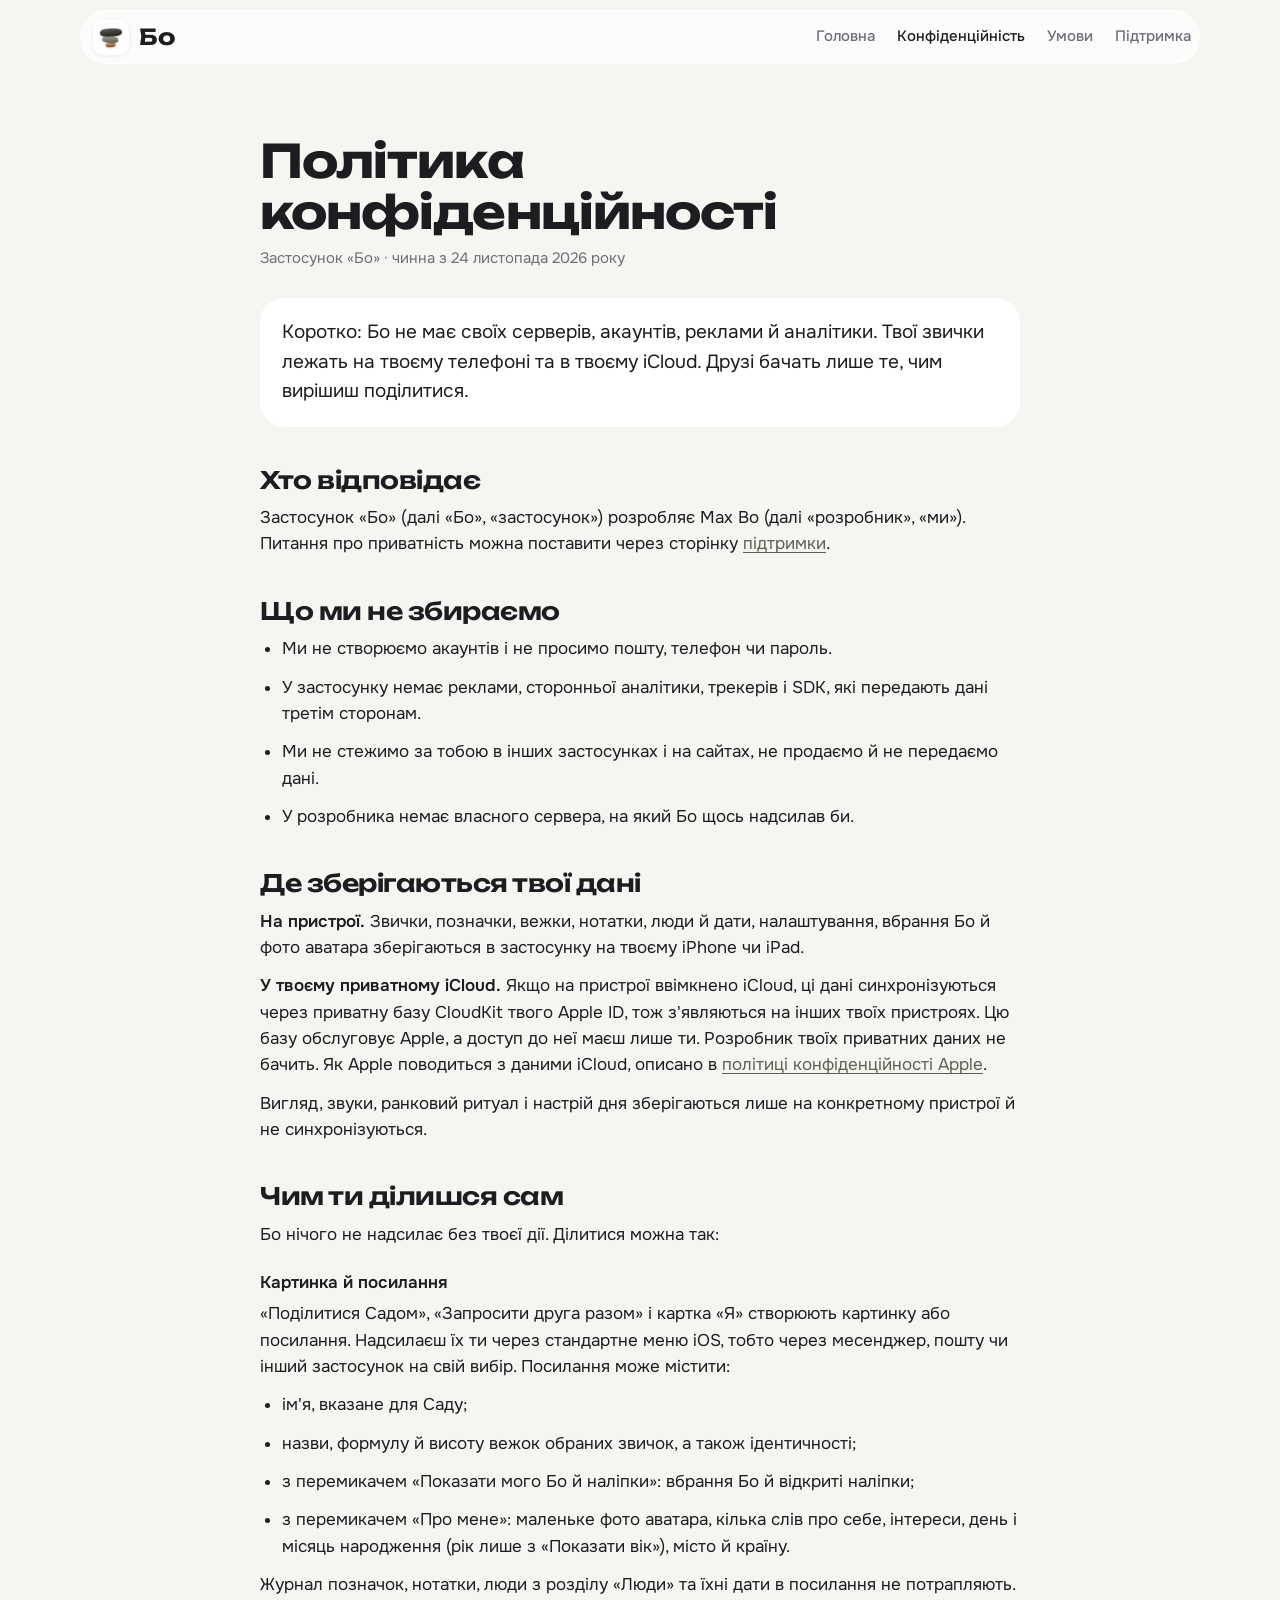
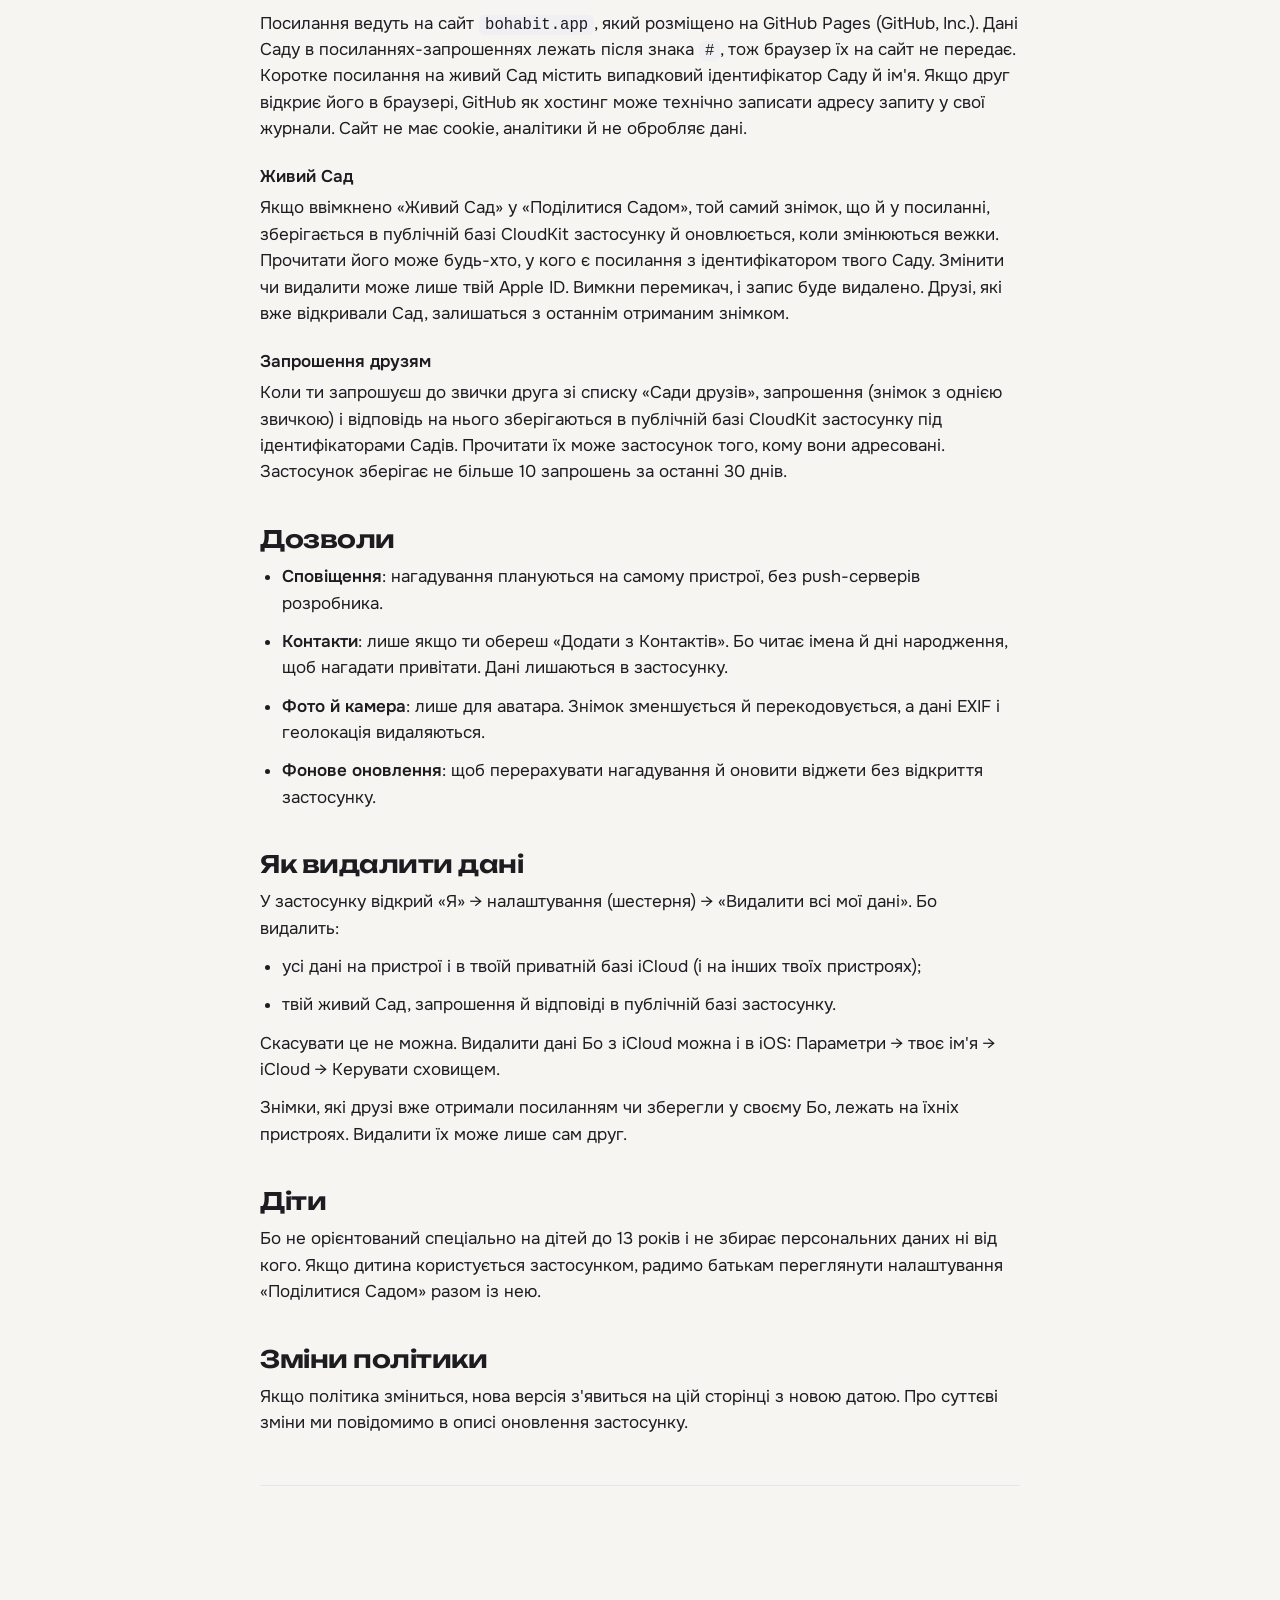
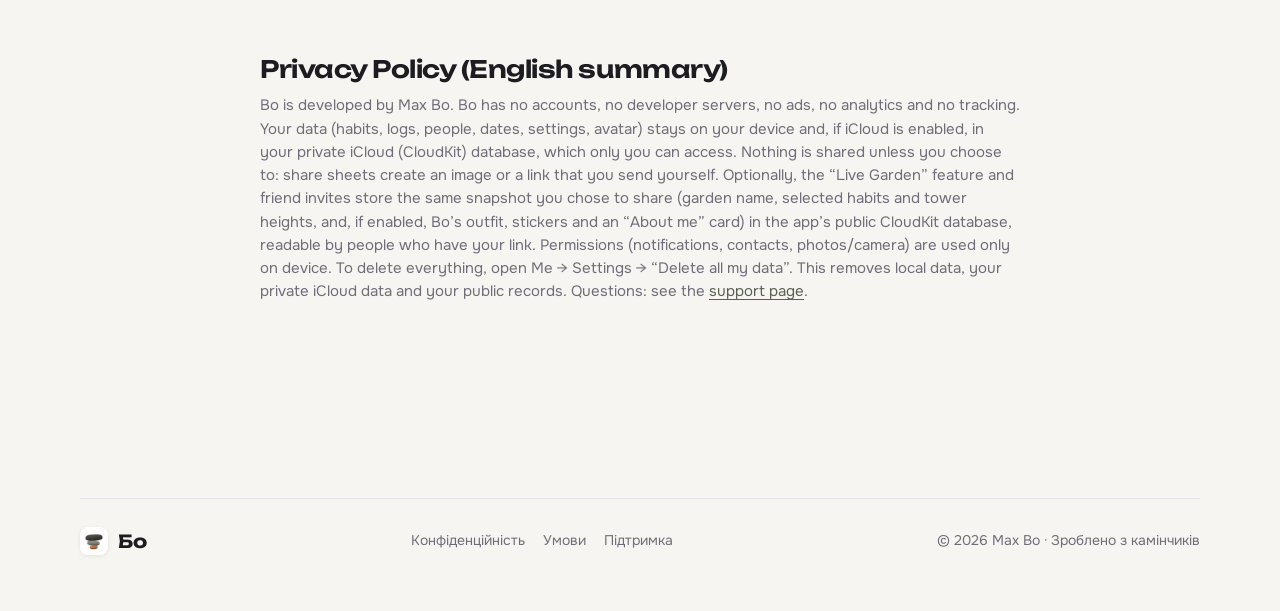
==== commit eebe22cf: "Оновити адресу сайту на bohabit.app" ====
--- a/privacy/index.html
+++ b/privacy/index.html
@@ -53,7 +53,7 @@
   <li>з перемикачем «Про мене»: маленьке фото аватара, кілька слів про себе, інтереси, день і місяць народження (рік лише з «Показати вік»), місто й країну.</li>
 </ul>
 <p>Журнал позначок, нотатки, люди з розділу «Люди» та їхні дати в посилання не потрапляють.</p>
-<p>Посилання ведуть на сайт <code>bo-habits.github.io</code>, який розміщено на GitHub Pages (GitHub, Inc.). Дані Саду в посиланнях-запрошеннях лежать після знака <code>#</code>, тож браузер їх на сайт не передає. Коротке посилання на живий Сад містить випадковий ідентифікатор Саду й ім'я. Якщо друг відкриє його в браузері, GitHub як хостинг може технічно записати адресу запиту у свої журнали. Сайт не має cookie, аналітики й не обробляє дані.</p>
+<p>Посилання ведуть на сайт <code>bohabit.app</code>, який розміщено на GitHub Pages (GitHub, Inc.). Дані Саду в посиланнях-запрошеннях лежать після знака <code>#</code>, тож браузер їх на сайт не передає. Коротке посилання на живий Сад містить випадковий ідентифікатор Саду й ім'я. Якщо друг відкриє його в браузері, GitHub як хостинг може технічно записати адресу запиту у свої журнали. Сайт не має cookie, аналітики й не обробляє дані.</p>
 
 <h3>Живий Сад</h3>
 <p>Якщо ввімкнено «Живий Сад» у «Поділитися Садом», той самий знімок, що й у посиланні, зберігається в публічній базі CloudKit застосунку й оновлюється, коли змінюються вежки. Прочитати його може будь-хто, у кого є посилання з ідентифікатором твого Саду. Змінити чи видалити може лише твій Apple ID. Вимкни перемикач, і запис буде видалено. Друзі, які вже відкривали Сад, залишаться з останнім отриманим знімком.</p>
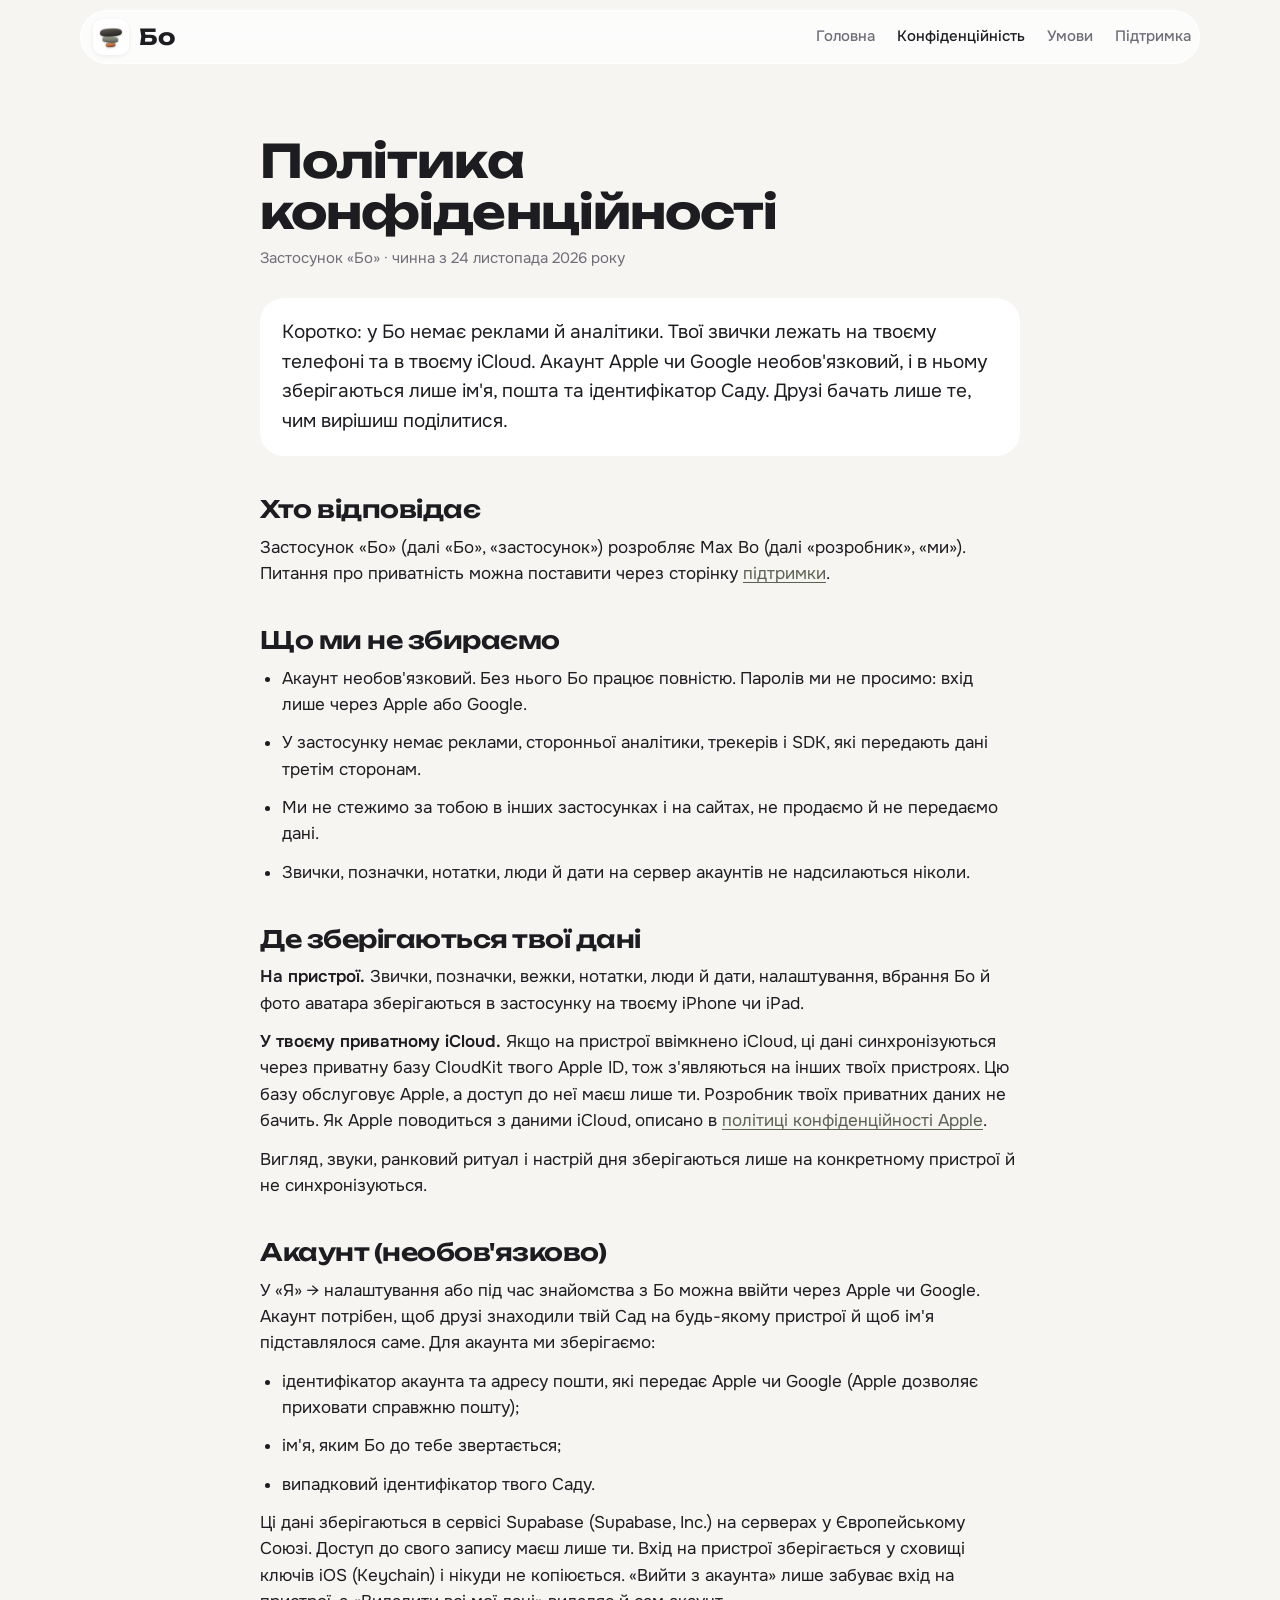
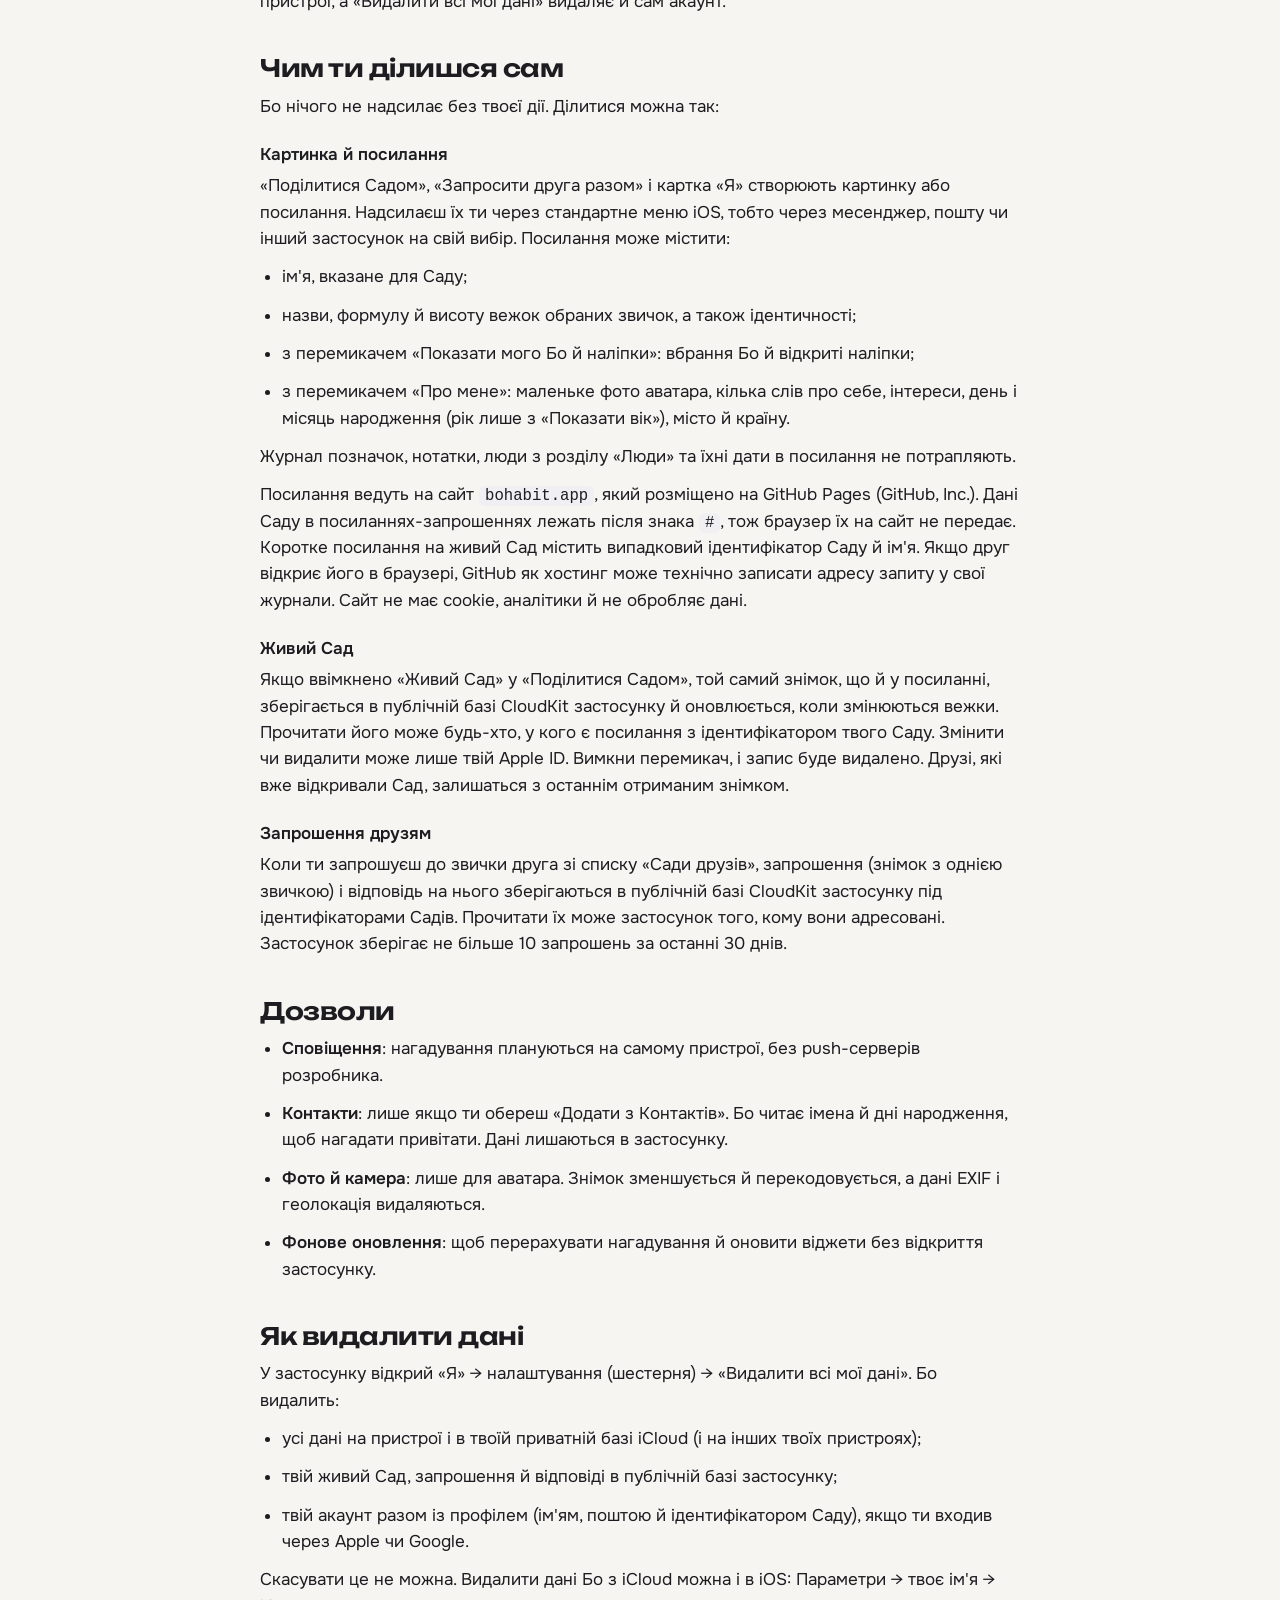
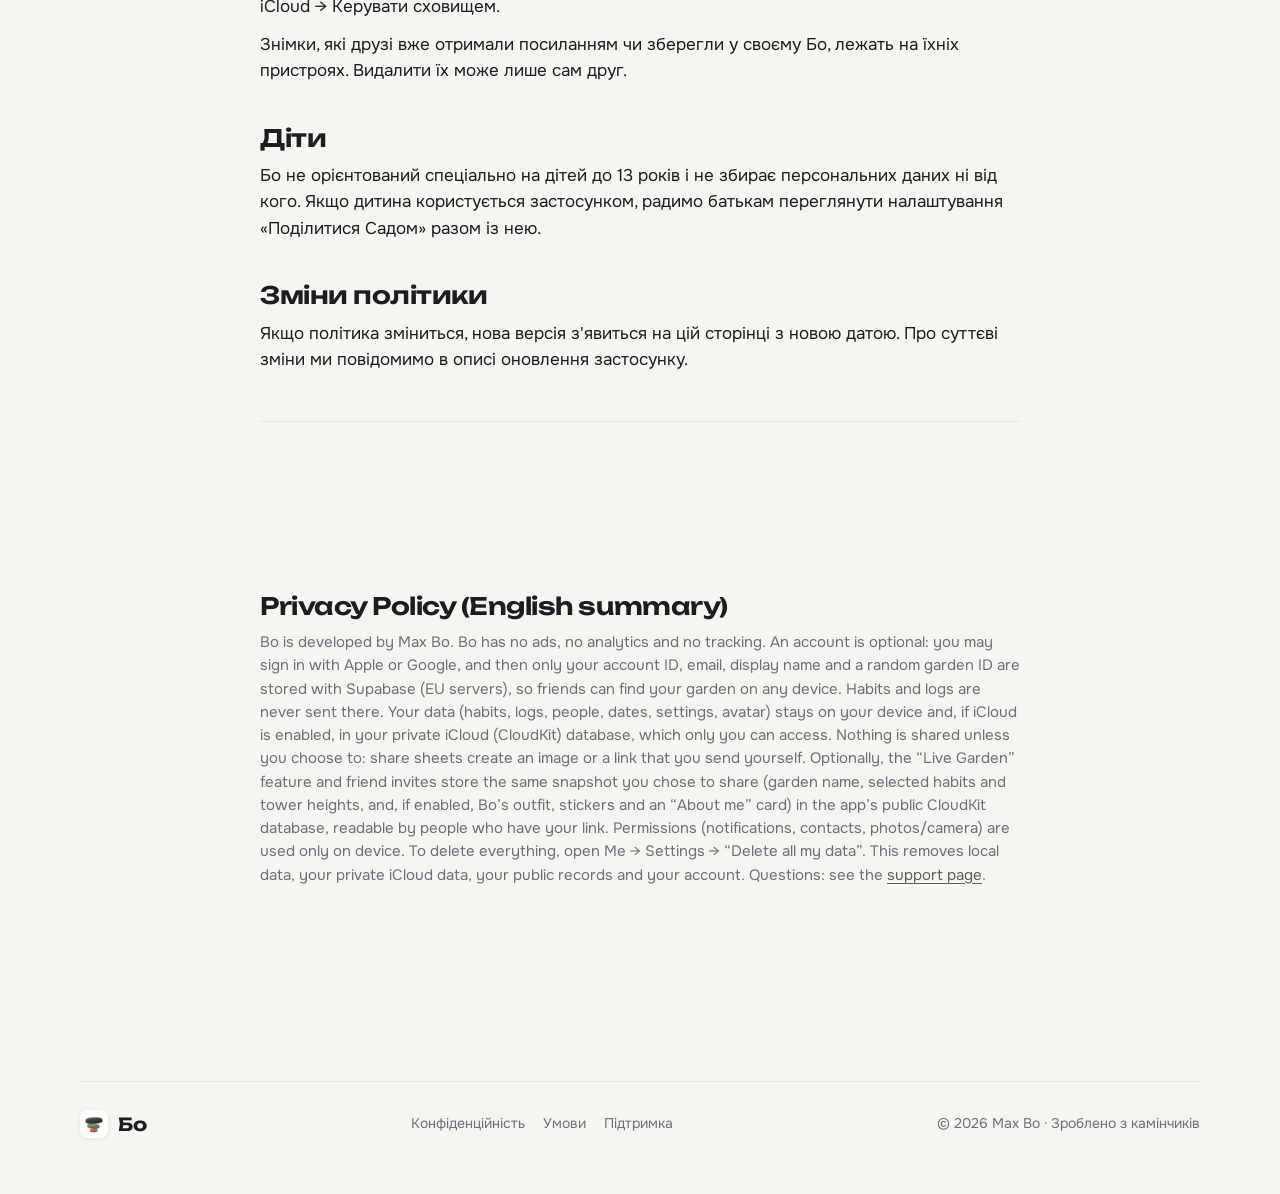
==== commit 14503a62: "Політика приватності: необов'язковий акаунт Apple / Google (Supabase, ЄС), видалення акаунта; опис с" ====
--- a/privacy/index.html
+++ b/privacy/index.html
@@ -24,23 +24,32 @@
 <h1>Політика конфіденційності</h1>
 <p class="date">Застосунок «Бо» · чинна з 24 листопада 2026 року</p>
 
-<p class="lead-box">Коротко: Бо не має своїх серверів, акаунтів, реклами й аналітики. Твої звички лежать на твоєму телефоні та в твоєму iCloud. Друзі бачать лише те, чим вирішиш поділитися.</p>
+<p class="lead-box">Коротко: у Бо немає реклами й аналітики. Твої звички лежать на твоєму телефоні та в твоєму iCloud. Акаунт Apple чи Google необов'язковий, і в ньому зберігаються лише ім'я, пошта та ідентифікатор Саду. Друзі бачать лише те, чим вирішиш поділитися.</p>
 
 <h2>Хто відповідає</h2>
 <p>Застосунок «Бо» (далі «Бо», «застосунок») розробляє Max Bo (далі «розробник», «ми»). Питання про приватність можна поставити через сторінку <a href="/support/">підтримки</a>.</p>
 
 <h2>Що ми не збираємо</h2>
 <ul>
-  <li>Ми не створюємо акаунтів і не просимо пошту, телефон чи пароль.</li>
+  <li>Акаунт необов'язковий. Без нього Бо працює повністю. Паролів ми не просимо: вхід лише через Apple або Google.</li>
   <li>У застосунку немає реклами, сторонньої аналітики, трекерів і SDK, які передають дані третім сторонам.</li>
   <li>Ми не стежимо за тобою в інших застосунках і на сайтах, не продаємо й не передаємо дані.</li>
-  <li>У розробника немає власного сервера, на який Бо щось надсилав би.</li>
+  <li>Звички, позначки, нотатки, люди й дати на сервер акаунтів не надсилаються ніколи.</li>
 </ul>
 
 <h2>Де зберігаються твої дані</h2>
 <p><strong>На пристрої.</strong> Звички, позначки, вежки, нотатки, люди й дати, налаштування, вбрання Бо й фото аватара зберігаються в застосунку на твоєму iPhone чи iPad.</p>
 <p><strong>У твоєму приватному iCloud.</strong> Якщо на пристрої ввімкнено iCloud, ці дані синхронізуються через приватну базу CloudKit твого Apple ID, тож з'являються на інших твоїх пристроях. Цю базу обслуговує Apple, а доступ до неї маєш лише ти. Розробник твоїх приватних даних не бачить. Як Apple поводиться з даними iCloud, описано в <a href="https://www.apple.com/legal/privacy/">політиці конфіденційності Apple</a>.</p>
 <p>Вигляд, звуки, ранковий ритуал і настрій дня зберігаються лише на конкретному пристрої й не синхронізуються.</p>
+
+<h2>Акаунт (необов'язково)</h2>
+<p>У «Я» → налаштування або під час знайомства з Бо можна ввійти через Apple чи Google. Акаунт потрібен, щоб друзі знаходили твій Сад на будь-якому пристрої й щоб ім'я підставлялося саме. Для акаунта ми зберігаємо:</p>
+<ul>
+  <li>ідентифікатор акаунта та адресу пошти, які передає Apple чи Google (Apple дозволяє приховати справжню пошту);</li>
+  <li>ім'я, яким Бо до тебе звертається;</li>
+  <li>випадковий ідентифікатор твого Саду.</li>
+</ul>
+<p>Ці дані зберігаються в сервісі Supabase (Supabase, Inc.) на серверах у Європейському Союзі. Доступ до свого запису маєш лише ти. Вхід на пристрої зберігається у сховищі ключів iOS (Keychain) і нікуди не копіюється. «Вийти з акаунта» лише забуває вхід на пристрої, а «Видалити всі мої дані» видаляє й сам акаунт.</p>
 
 <h2>Чим ти ділишся сам</h2>
 <p>Бо нічого не надсилає без твоєї дії. Ділитися можна так:</p>
@@ -73,7 +82,8 @@
 <p>У застосунку відкрий «Я» → налаштування (шестерня) → «Видалити всі мої дані». Бо видалить:</p>
 <ul>
   <li>усі дані на пристрої і в твоїй приватній базі iCloud (і на інших твоїх пристроях);</li>
-  <li>твій живий Сад, запрошення й відповіді в публічній базі застосунку.</li>
+  <li>твій живий Сад, запрошення й відповіді в публічній базі застосунку;</li>
+  <li>твій акаунт разом із профілем (ім'ям, поштою й ідентифікатором Саду), якщо ти входив через Apple чи Google.</li>
 </ul>
 <p>Скасувати це не можна. Видалити дані Бо з iCloud можна і в iOS: Параметри → твоє ім'я → iCloud → Керувати сховищем.</p>
 <p>Знімки, які друзі вже отримали посиланням чи зберегли у своєму Бо, лежать на їхніх пристроях. Видалити їх може лише сам друг.</p>
@@ -87,7 +97,7 @@
 <hr>
 <section class="en" lang="en">
 <h2>Privacy Policy (English summary)</h2>
-<p>Bo is developed by Max Bo. Bo has no accounts, no developer servers, no ads, no analytics and no tracking. Your data (habits, logs, people, dates, settings, avatar) stays on your device and, if iCloud is enabled, in your private iCloud (CloudKit) database, which only you can access. Nothing is shared unless you choose to: share sheets create an image or a link that you send yourself. Optionally, the “Live Garden” feature and friend invites store the same snapshot you chose to share (garden name, selected habits and tower heights, and, if enabled, Bo’s outfit, stickers and an “About me” card) in the app’s public CloudKit database, readable by people who have your link. Permissions (notifications, contacts, photos/camera) are used only on device. To delete everything, open Me → Settings → “Delete all my data”. This removes local data, your private iCloud data and your public records. Questions: see the <a href="/support/">support page</a>.</p>
+<p>Bo is developed by Max Bo. Bo has no ads, no analytics and no tracking. An account is optional: you may sign in with Apple or Google, and then only your account ID, email, display name and a random garden ID are stored with Supabase (EU servers), so friends can find your garden on any device. Habits and logs are never sent there. Your data (habits, logs, people, dates, settings, avatar) stays on your device and, if iCloud is enabled, in your private iCloud (CloudKit) database, which only you can access. Nothing is shared unless you choose to: share sheets create an image or a link that you send yourself. Optionally, the “Live Garden” feature and friend invites store the same snapshot you chose to share (garden name, selected habits and tower heights, and, if enabled, Bo’s outfit, stickers and an “About me” card) in the app’s public CloudKit database, readable by people who have your link. Permissions (notifications, contacts, photos/camera) are used only on device. To delete everything, open Me → Settings → “Delete all my data”. This removes local data, your private iCloud data, your public records and your account. Questions: see the <a href="/support/">support page</a>.</p>
 </section>
 </main>
 <footer class="wrap">
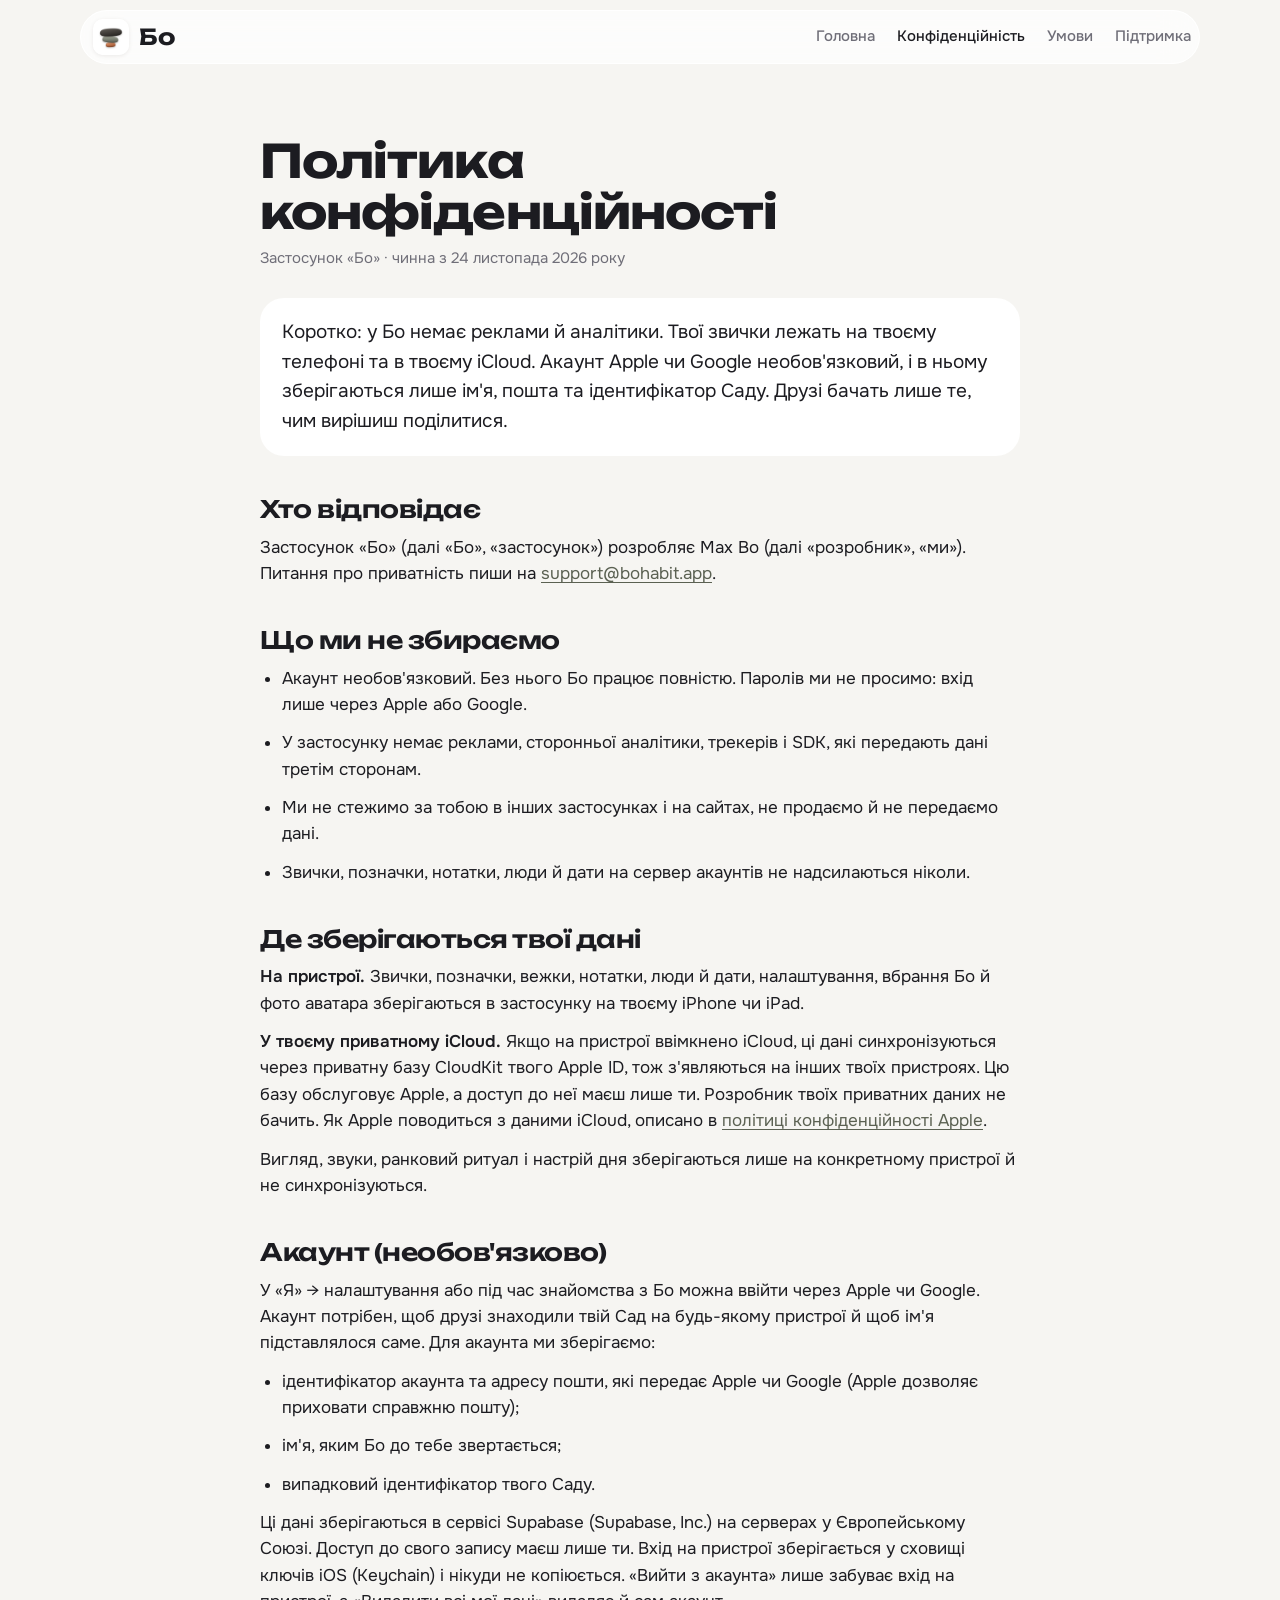
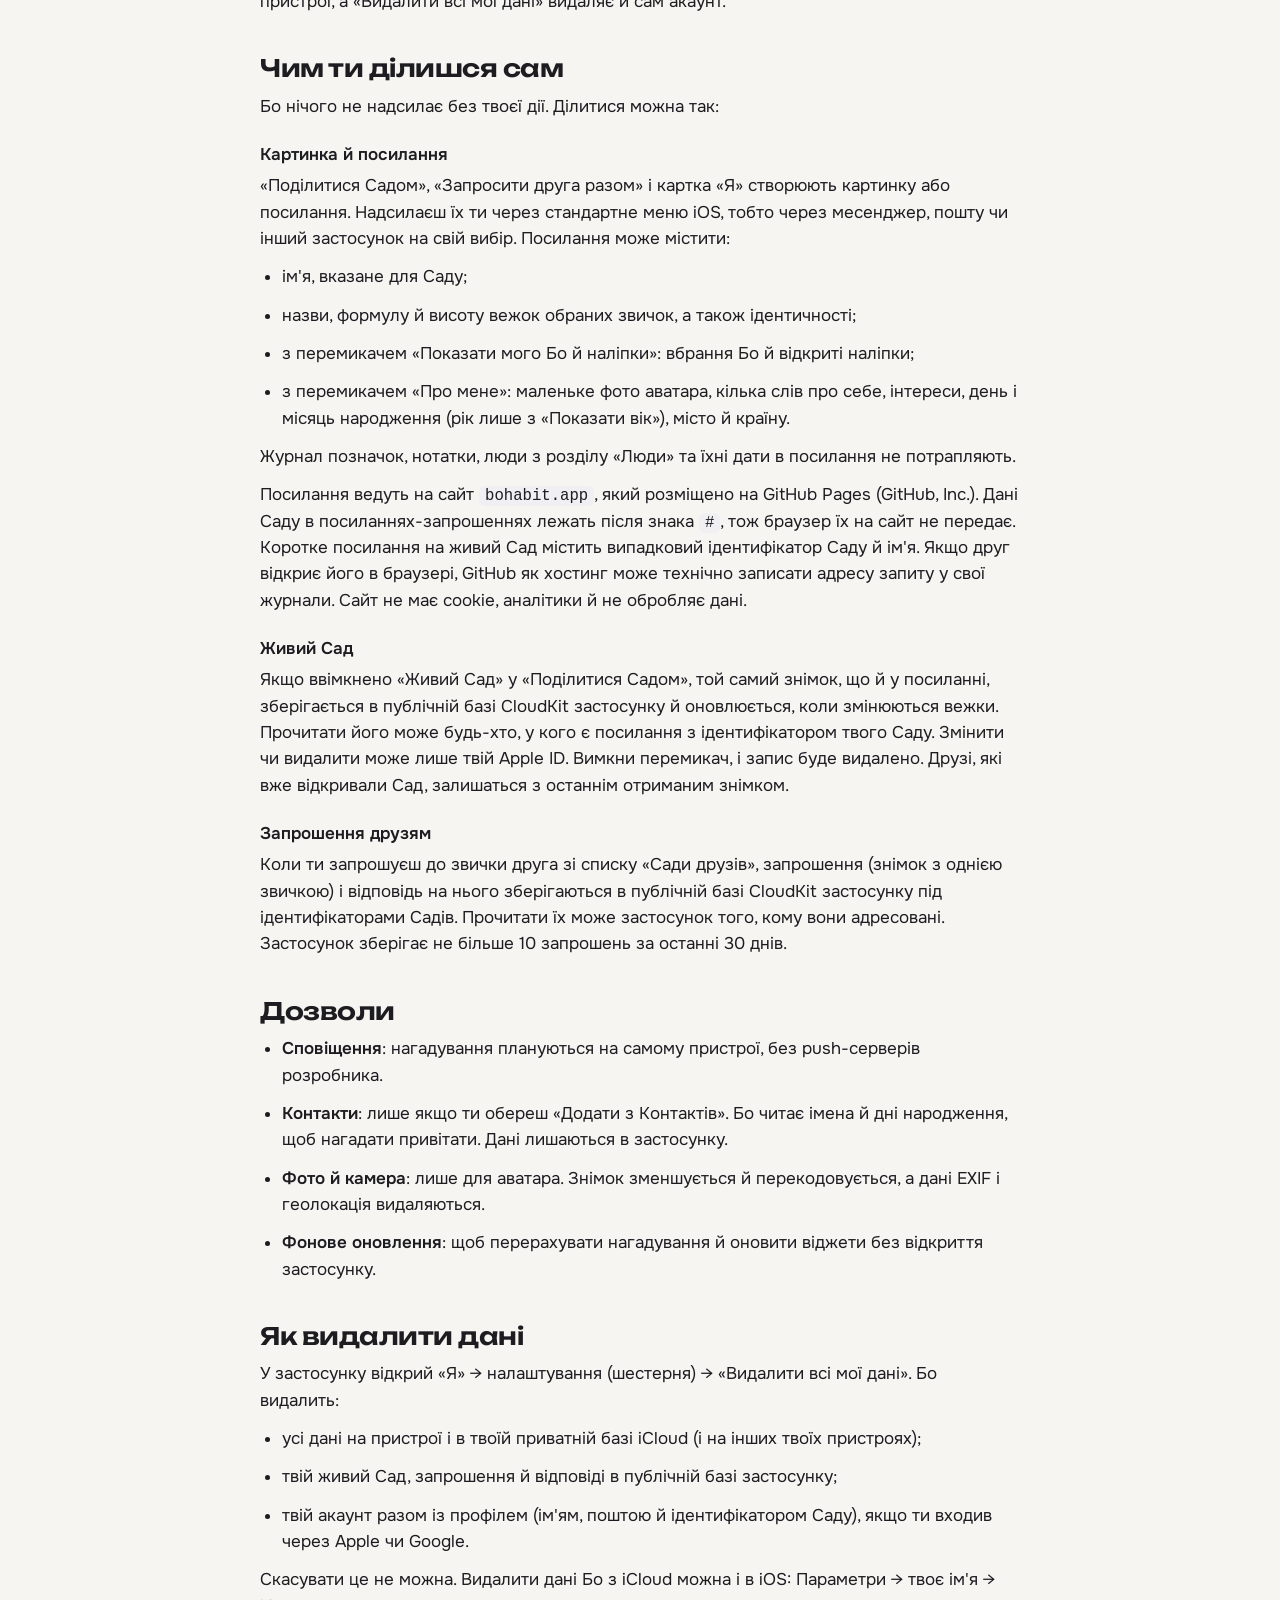
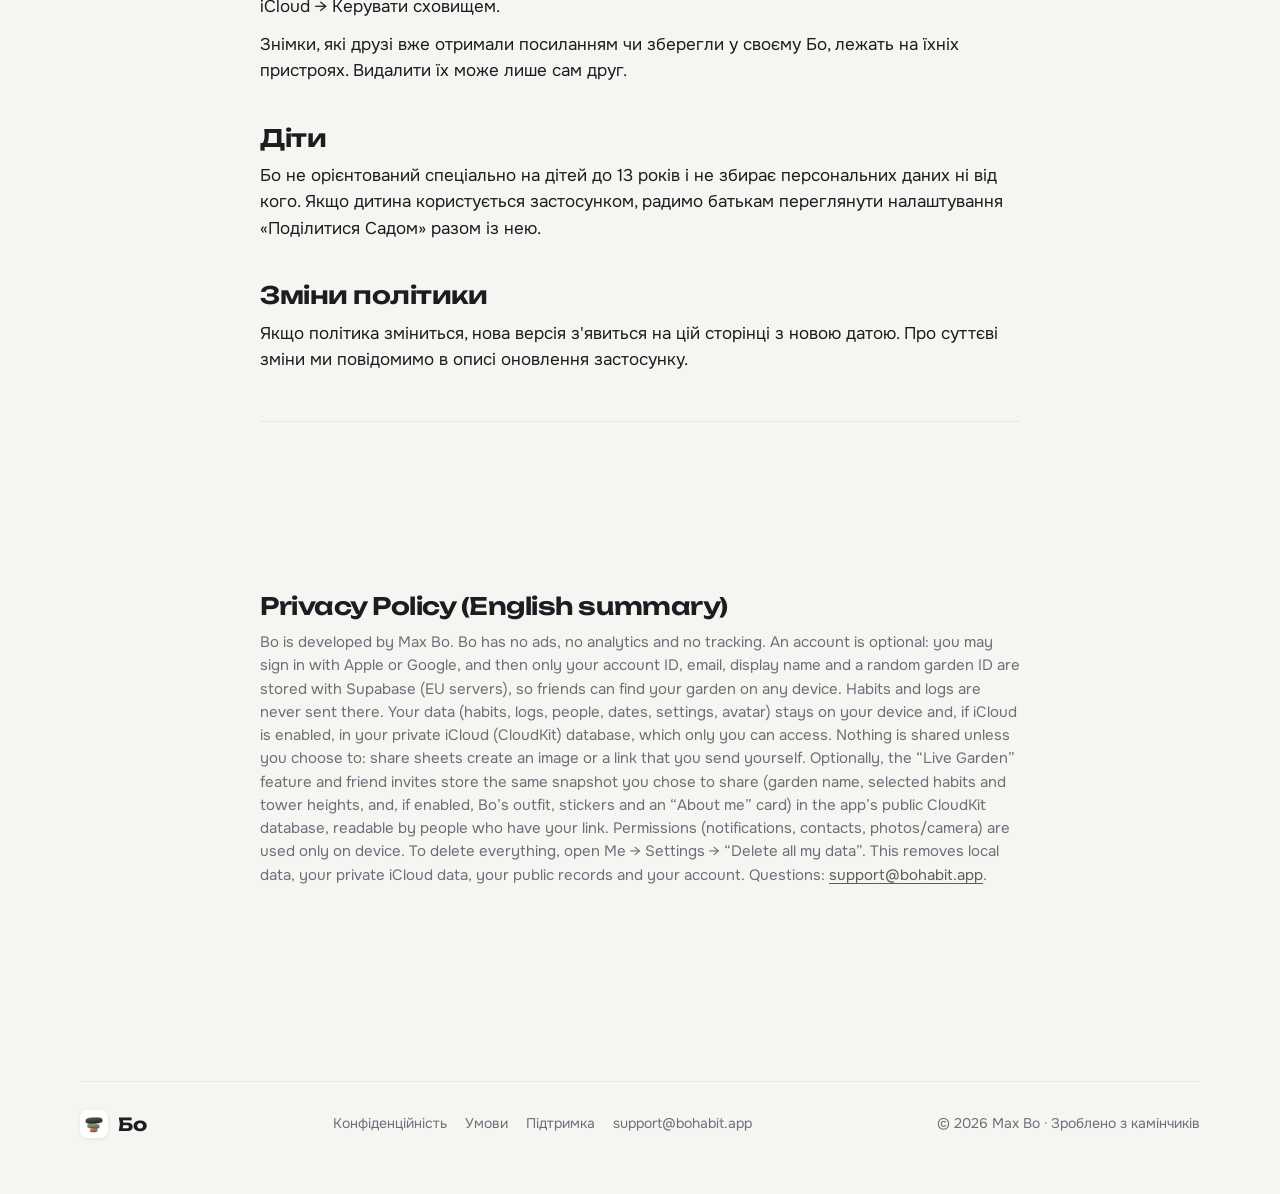
==== commit 824bddda: "Підтримка поштою support@bohabit.app: сторінка підтримки, головна, політика, умови, підвал Co-Author" ====
--- a/privacy/index.html
+++ b/privacy/index.html
@@ -27,7 +27,7 @@
 <p class="lead-box">Коротко: у Бо немає реклами й аналітики. Твої звички лежать на твоєму телефоні та в твоєму iCloud. Акаунт Apple чи Google необов'язковий, і в ньому зберігаються лише ім'я, пошта та ідентифікатор Саду. Друзі бачать лише те, чим вирішиш поділитися.</p>
 
 <h2>Хто відповідає</h2>
-<p>Застосунок «Бо» (далі «Бо», «застосунок») розробляє Max Bo (далі «розробник», «ми»). Питання про приватність можна поставити через сторінку <a href="/support/">підтримки</a>.</p>
+<p>Застосунок «Бо» (далі «Бо», «застосунок») розробляє Max Bo (далі «розробник», «ми»). Питання про приватність пиши на <a href="mailto:support@bohabit.app">support@bohabit.app</a>.</p>
 
 <h2>Що ми не збираємо</h2>
 <ul>
@@ -97,7 +97,7 @@
 <hr>
 <section class="en" lang="en">
 <h2>Privacy Policy (English summary)</h2>
-<p>Bo is developed by Max Bo. Bo has no ads, no analytics and no tracking. An account is optional: you may sign in with Apple or Google, and then only your account ID, email, display name and a random garden ID are stored with Supabase (EU servers), so friends can find your garden on any device. Habits and logs are never sent there. Your data (habits, logs, people, dates, settings, avatar) stays on your device and, if iCloud is enabled, in your private iCloud (CloudKit) database, which only you can access. Nothing is shared unless you choose to: share sheets create an image or a link that you send yourself. Optionally, the “Live Garden” feature and friend invites store the same snapshot you chose to share (garden name, selected habits and tower heights, and, if enabled, Bo’s outfit, stickers and an “About me” card) in the app’s public CloudKit database, readable by people who have your link. Permissions (notifications, contacts, photos/camera) are used only on device. To delete everything, open Me → Settings → “Delete all my data”. This removes local data, your private iCloud data, your public records and your account. Questions: see the <a href="/support/">support page</a>.</p>
+<p>Bo is developed by Max Bo. Bo has no ads, no analytics and no tracking. An account is optional: you may sign in with Apple or Google, and then only your account ID, email, display name and a random garden ID are stored with Supabase (EU servers), so friends can find your garden on any device. Habits and logs are never sent there. Your data (habits, logs, people, dates, settings, avatar) stays on your device and, if iCloud is enabled, in your private iCloud (CloudKit) database, which only you can access. Nothing is shared unless you choose to: share sheets create an image or a link that you send yourself. Optionally, the “Live Garden” feature and friend invites store the same snapshot you chose to share (garden name, selected habits and tower heights, and, if enabled, Bo’s outfit, stickers and an “About me” card) in the app’s public CloudKit database, readable by people who have your link. Permissions (notifications, contacts, photos/camera) are used only on device. To delete everything, open Me → Settings → “Delete all my data”. This removes local data, your private iCloud data, your public records and your account. Questions: <a href="mailto:support@bohabit.app">support@bohabit.app</a>.</p>
 </section>
 </main>
 <footer class="wrap">
@@ -107,6 +107,7 @@
       <a href="/privacy/">Конфіденційність</a>
       <a href="/terms/">Умови</a>
       <a href="/support/">Підтримка</a>
+      <a href="mailto:support@bohabit.app">support@bohabit.app</a>
     </nav>
     <span>© 2026 Max Bo · Зроблено з камінчиків</span>
   </div>
